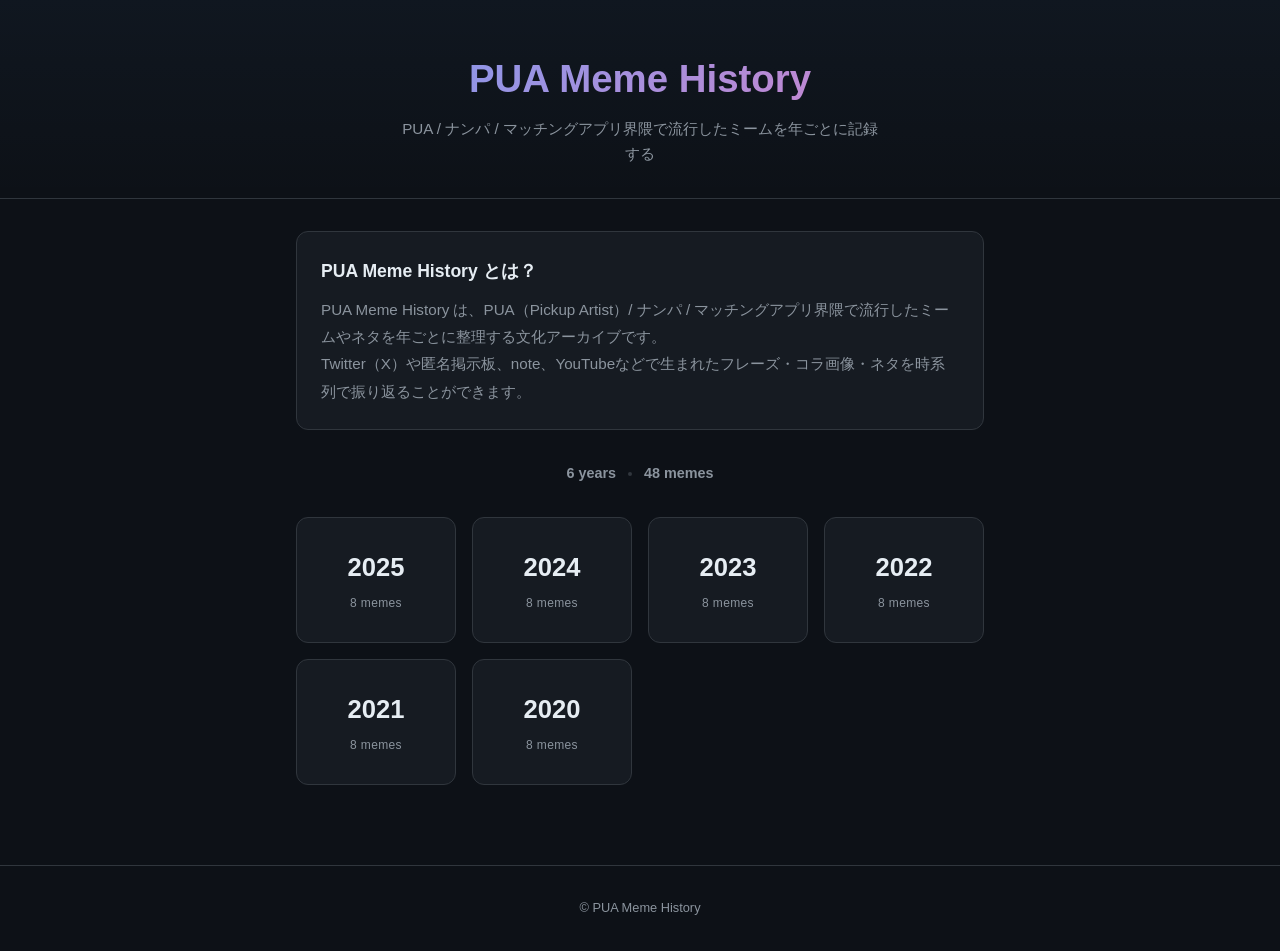
==== site/index.html @ 5669d23a "UI大幅改善: カード数表示、年ナビ、アニメーション、OGP対応 - トップページ: 各年カードにミーム件数バッジ、全体統計表示 - 年ページ: 前年/翌年ナビゲーション追加、ヘッダーからトップに戻れ" ====
<!DOCTYPE html>
<html lang="ja">
<head>
  <meta charset="UTF-8">
  <meta name="viewport" content="width=device-width, initial-scale=1.0">
  <title>PUA Meme History</title>
  <meta name="description" content="PUA / ナンパ / マッチングアプリ界隈で流行したミームを年ごとに記録する文化アーカイブ">
  <meta property="og:title" content="PUA Meme History">
  <meta property="og:description" content="PUA / ナンパ / マッチングアプリ界隈で流行したミームを年ごとに記録する文化アーカイブ">
  <meta property="og:type" content="website">
  <meta name="twitter:card" content="summary">
  <link rel="icon" href="data:image/svg+xml,<svg xmlns='http://www.w3.org/2000/svg' viewBox='0 0 100 100'><text y='.9em' font-size='90'>🔥</text></svg>">
  <link rel="stylesheet" href="style.css">
</head>
<body>

  <header class="site-header">
    <h1>PUA Meme History</h1>
    <p>PUA / ナンパ / マッチングアプリ界隈で流行したミームを年ごとに記録する</p>
  </header>

  <main class="container">

    <section class="about">
      <h2>PUA Meme History とは？</h2>
      <p>
        PUA Meme History は、PUA（Pickup Artist）/ ナンパ / マッチングアプリ界隈で流行したミームやネタを年ごとに整理する文化アーカイブです。<br>
        Twitter（X）や匿名掲示板、note、YouTubeなどで生まれたフレーズ・コラ画像・ネタを時系列で振り返ることができます。
      </p>
    </section>

    <div class="stats" id="stats"></div>

    <section>
      <div class="year-grid" id="year-grid">
        <!-- Populated by script.js -->
      </div>
    </section>

  </main>

  <footer class="site-footer">
    &copy; PUA Meme History
  </footer>

  <script src="script.js"></script>
</body>
</html>
---- site/style.css ----
*,
*::before,
*::after {
  margin: 0;
  padding: 0;
  box-sizing: border-box;
}

:root {
  --bg: #0d1117;
  --surface: #161b22;
  --border: #30363d;
  --text: #e6edf3;
  --text-muted: #8b949e;
  --accent: #58a6ff;
  --accent-hover: #79c0ff;
  --pink: #f778ba;
  --gradient: linear-gradient(135deg, #58a6ff, #f778ba);
}

html {
  font-size: 16px;
  scroll-behavior: smooth;
}

body {
  font-family: -apple-system, BlinkMacSystemFont, "Segoe UI", Helvetica, Arial, sans-serif;
  background: var(--bg);
  color: var(--text);
  line-height: 1.6;
  min-height: 100vh;
}

a {
  color: var(--accent);
  text-decoration: none;
  transition: color 0.2s;
}

a:hover {
  color: var(--accent-hover);
}

/* Header */
.site-header {
  text-align: center;
  padding: 3rem 1rem 2rem;
  border-bottom: 1px solid var(--border);
  background: linear-gradient(180deg, rgba(88, 166, 255, 0.04) 0%, transparent 100%);
}

.site-header-link {
  color: inherit;
}

.site-header-link:hover {
  color: inherit;
}

.site-header h1 {
  font-size: 2.4rem;
  font-weight: 800;
  background: var(--gradient);
  -webkit-background-clip: text;
  -webkit-text-fill-color: transparent;
  background-clip: text;
  margin-bottom: 0.5rem;
}

.site-header p {
  color: var(--text-muted);
  max-width: 480px;
  margin: 0 auto;
  font-size: 0.95rem;
}

/* Container */
.container {
  max-width: 720px;
  margin: 0 auto;
  padding: 2rem 1rem;
}

/* Stats */
.stats {
  display: flex;
  align-items: center;
  justify-content: center;
  gap: 0.75rem;
  margin-bottom: 2rem;
  font-size: 0.9rem;
  font-weight: 600;
  color: var(--text-muted);
}

.stats-dot {
  width: 4px;
  height: 4px;
  border-radius: 50%;
  background: var(--border);
}

/* About section */
.about {
  background: var(--surface);
  border: 1px solid var(--border);
  border-radius: 12px;
  padding: 1.5rem;
  margin-bottom: 2rem;
  font-size: 0.95rem;
  color: var(--text-muted);
  line-height: 1.8;
}

.about h2 {
  color: var(--text);
  font-size: 1.1rem;
  margin-bottom: 0.5rem;
}

/* Year grid */
.year-grid {
  display: grid;
  grid-template-columns: repeat(auto-fill, minmax(160px, 1fr));
  gap: 1rem;
}

.year-card {
  display: flex;
  flex-direction: column;
  align-items: center;
  justify-content: center;
  gap: 0.4rem;
  background: var(--surface);
  border: 1px solid var(--border);
  border-radius: 12px;
  padding: 1.8rem 1rem;
  color: var(--text);
  transition: transform 0.2s, border-color 0.2s, box-shadow 0.2s;
}

.year-card:hover {
  transform: translateY(-4px);
  border-color: var(--accent);
  box-shadow: 0 4px 24px rgba(88, 166, 255, 0.15);
  color: var(--accent);
}

.year-card-year {
  font-size: 1.6rem;
  font-weight: 700;
}

.year-card-count {
  font-size: 0.75rem;
  font-weight: 500;
  color: var(--text-muted);
  letter-spacing: 0.03em;
}

.year-card:hover .year-card-count {
  color: var(--accent);
}

/* Year page nav */
.year-nav {
  margin-bottom: 1rem;
}

/* Back link */
.back-link {
  display: inline-block;
  font-size: 0.9rem;
}

/* Year page header */
.year-title {
  font-size: 2.4rem;
  font-weight: 800;
  margin-bottom: 0.25rem;
  background: var(--gradient);
  -webkit-background-clip: text;
  -webkit-text-fill-color: transparent;
  background-clip: text;
}

/* Meme count badge */
.meme-count {
  font-size: 0.85rem;
  font-weight: 600;
  color: var(--text-muted);
  margin-bottom: 1.5rem;
}

/* Meme card */
.meme-list {
  display: flex;
  flex-direction: column;
  gap: 1.2rem;
}

.meme-card {
  background: var(--surface);
  border: 1px solid var(--border);
  border-radius: 12px;
  padding: 1.5rem;
  transition: border-color 0.2s, box-shadow 0.2s;
}

.meme-card:hover {
  border-color: var(--accent);
  box-shadow: 0 2px 12px rgba(88, 166, 255, 0.08);
}

/* Fade in animation */
.fade-in {
  animation: fadeSlideIn 0.4s ease both;
}

@keyframes fadeSlideIn {
  from {
    opacity: 0;
    transform: translateY(12px);
  }
  to {
    opacity: 1;
    transform: translateY(0);
  }
}

.meme-rank {
  display: inline-block;
  font-size: 0.7rem;
  font-weight: 700;
  color: var(--bg);
  background: var(--pink);
  padding: 0.15rem 0.5rem;
  border-radius: 4px;
  letter-spacing: 0.05em;
  margin-bottom: 0.5rem;
}

.meme-name {
  font-size: 1.25rem;
  font-weight: 700;
  margin-bottom: 0.5rem;
}

.meme-description {
  color: var(--text-muted);
  font-size: 0.95rem;
  margin-bottom: 0.5rem;
  line-height: 1.7;
}

.meme-origin {
  font-size: 0.85rem;
  color: var(--text-muted);
  border-left: 3px solid var(--pink);
  padding-left: 0.75rem;
  margin-bottom: 0.75rem;
  opacity: 0.8;
}

.meme-image {
  width: 100%;
  max-width: 400px;
  border-radius: 8px;
  cursor: pointer;
  transition: opacity 0.2s;
}

.meme-image:hover {
  opacity: 0.85;
}

/* Year pager */
.year-pager {
  display: flex;
  justify-content: space-between;
  align-items: center;
  margin-top: 2.5rem;
  padding-top: 1.5rem;
  border-top: 1px solid var(--border);
}

.pager-link {
  font-size: 0.95rem;
  font-weight: 600;
  padding: 0.5rem 1rem;
  border-radius: 8px;
  border: 1px solid var(--border);
  color: var(--text);
  transition: border-color 0.2s, background 0.2s;
}

.pager-link:hover {
  border-color: var(--accent);
  background: rgba(88, 166, 255, 0.08);
  color: var(--accent);
}

/* Empty state */
.empty-state {
  text-align: center;
  color: var(--text-muted);
  padding: 3rem 1rem;
}

/* Lightbox */
.lightbox {
  display: none;
  position: fixed;
  inset: 0;
  z-index: 1000;
  background: rgba(0, 0, 0, 0.92);
  align-items: center;
  justify-content: center;
  cursor: zoom-out;
  animation: fadeIn 0.2s ease;
}

.lightbox.active {
  display: flex;
}

.lightbox img {
  max-width: 90vw;
  max-height: 90vh;
  border-radius: 8px;
  box-shadow: 0 0 40px rgba(0, 0, 0, 0.5);
}

@keyframes fadeIn {
  from { opacity: 0; }
  to { opacity: 1; }
}

/* Footer */
.site-footer {
  text-align: center;
  padding: 2rem 1rem;
  border-top: 1px solid var(--border);
  color: var(--text-muted);
  font-size: 0.8rem;
  margin-top: 3rem;
}

/* Responsive */
@media (max-width: 480px) {
  .site-header {
    padding: 2rem 1rem 1.5rem;
  }

  .site-header h1 {
    font-size: 1.8rem;
  }

  .year-grid {
    grid-template-columns: repeat(2, 1fr);
  }

  .year-title {
    font-size: 2rem;
  }

  .meme-name {
    font-size: 1.1rem;
  }

  .meme-card {
    padding: 1.2rem;
  }

  .pager-link {
    font-size: 0.85rem;
    padding: 0.4rem 0.75rem;
  }
}
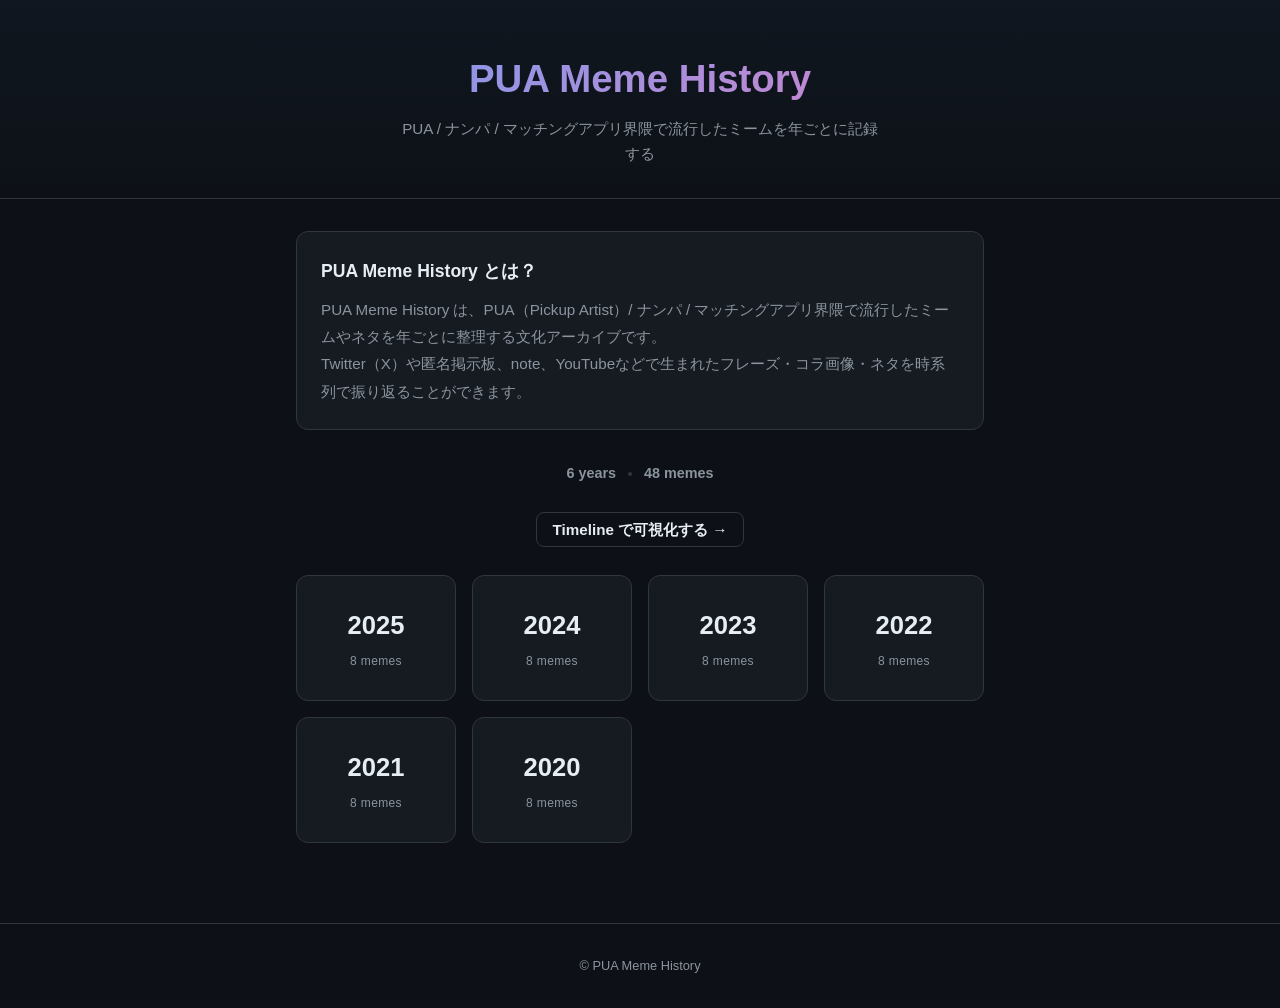
==== commit afeff045: "タイムライン可視化ページ追加 & ミームカードにバズ度メーター表示 - 全ミームにbuzz(1-10)とpeak_month(1-12)データを追加 - timeline.html: チャート表示（横" ====
--- a/site/index.html
+++ b/site/index.html
@@ -31,6 +31,10 @@
 
     <div class="stats" id="stats"></div>
 
+    <div style="text-align:center;margin-bottom:2rem">
+      <a href="timeline.html" class="pager-link">Timeline で可視化する &rarr;</a>
+    </div>
+
     <section>
       <div class="year-grid" id="year-grid">
         <!-- Populated by script.js -->
--- a/site/style.css
+++ b/site/style.css
@@ -336,6 +336,243 @@
   to { opacity: 1; }
 }
 
+/* Buzz meter on meme cards */
+.meme-buzz {
+  display: flex;
+  align-items: center;
+  gap: 0.5rem;
+  margin-bottom: 0.75rem;
+}
+
+.meme-buzz-label {
+  font-size: 0.75rem;
+  color: var(--text-muted);
+  white-space: nowrap;
+}
+
+.meme-buzz-track {
+  flex: 1;
+  height: 6px;
+  background: var(--border);
+  border-radius: 3px;
+  overflow: hidden;
+}
+
+.meme-buzz-fill {
+  height: 100%;
+  border-radius: 3px;
+  transition: width 0.6s ease;
+}
+
+.meme-buzz-value {
+  font-size: 0.75rem;
+  font-weight: 700;
+  color: var(--text-muted);
+  min-width: 1.5rem;
+  text-align: right;
+}
+
+.meme-peak {
+  font-size: 0.75rem;
+  color: var(--text-muted);
+  margin-bottom: 0.5rem;
+}
+
+/* Container wide (for timeline) */
+.container-wide {
+  max-width: 960px;
+}
+
+/* Timeline controls */
+.timeline-desc {
+  font-size: 0.85rem;
+  color: var(--text-muted);
+  margin-bottom: 1.5rem;
+}
+
+.timeline-controls {
+  display: flex;
+  gap: 0.5rem;
+  margin-bottom: 2rem;
+}
+
+.tl-btn {
+  padding: 0.4rem 1rem;
+  border: 1px solid var(--border);
+  border-radius: 8px;
+  background: transparent;
+  color: var(--text-muted);
+  font-size: 0.85rem;
+  cursor: pointer;
+  transition: all 0.2s;
+}
+
+.tl-btn:hover {
+  border-color: var(--accent);
+  color: var(--text);
+}
+
+.tl-btn.active {
+  background: var(--accent);
+  border-color: var(--accent);
+  color: var(--bg);
+  font-weight: 600;
+}
+
+.timeline-view.hidden {
+  display: none;
+}
+
+/* Chart view */
+.tl-year-group {
+  margin-bottom: 2rem;
+}
+
+.tl-year-label {
+  font-size: 1.3rem;
+  font-weight: 700;
+  margin-bottom: 0.75rem;
+}
+
+.tl-year-label a {
+  color: var(--text);
+}
+
+.tl-year-label a:hover {
+  color: var(--accent);
+}
+
+.tl-year-bars {
+  display: flex;
+  flex-direction: column;
+  gap: 0.4rem;
+}
+
+.tl-bar-row {
+  display: grid;
+  grid-template-columns: 2.5rem 1fr auto auto;
+  align-items: center;
+  gap: 0.5rem;
+}
+
+.tl-bar-month {
+  font-size: 0.7rem;
+  color: var(--text-muted);
+  text-align: right;
+}
+
+.tl-bar-track {
+  height: 20px;
+  background: var(--surface);
+  border-radius: 4px;
+  overflow: hidden;
+}
+
+.tl-bar {
+  height: 100%;
+  border-radius: 4px;
+  min-width: 4px;
+  transition: width 0.6s ease;
+}
+
+.tl-bar-name {
+  font-size: 0.8rem;
+  color: var(--text);
+  white-space: nowrap;
+  overflow: hidden;
+  text-overflow: ellipsis;
+  max-width: 200px;
+}
+
+.tl-bar-buzz {
+  font-size: 0.7rem;
+  font-weight: 700;
+  color: var(--text-muted);
+  min-width: 1.2rem;
+  text-align: right;
+}
+
+/* Heatmap view */
+.heatmap-grid {
+  display: grid;
+  grid-template-columns: 3.5rem repeat(12, 1fr);
+  gap: 3px;
+}
+
+.hm-corner {
+  /* empty top-left */
+}
+
+.hm-month-header {
+  font-size: 0.65rem;
+  color: var(--text-muted);
+  text-align: center;
+  padding: 0.3rem 0;
+}
+
+.hm-year-header {
+  font-size: 0.85rem;
+  font-weight: 600;
+  display: flex;
+  align-items: center;
+}
+
+.hm-year-header a {
+  color: var(--text);
+}
+
+.hm-year-header a:hover {
+  color: var(--accent);
+}
+
+.hm-cell {
+  aspect-ratio: 1;
+  border-radius: 4px;
+  display: flex;
+  align-items: center;
+  justify-content: center;
+  cursor: default;
+  transition: transform 0.15s;
+  min-height: 36px;
+}
+
+.hm-cell:hover {
+  transform: scale(1.15);
+  z-index: 1;
+}
+
+.hm-count {
+  font-size: 0.75rem;
+  font-weight: 700;
+  color: var(--text);
+}
+
+.hm-legend {
+  display: flex;
+  align-items: center;
+  gap: 0.3rem;
+  margin-top: 1.5rem;
+  justify-content: center;
+}
+
+.hm-legend-label {
+  font-size: 0.75rem;
+  color: var(--text-muted);
+  margin-right: 0.3rem;
+}
+
+.hm-legend-cell {
+  width: 24px;
+  height: 24px;
+  border-radius: 4px;
+  display: flex;
+  align-items: center;
+  justify-content: center;
+  font-size: 0.6rem;
+  font-weight: 700;
+  color: var(--text);
+}
+
 /* Footer */
 .site-footer {
   text-align: center;
@@ -376,4 +613,30 @@
     font-size: 0.85rem;
     padding: 0.4rem 0.75rem;
   }
-}
+
+  .container-wide {
+    max-width: 100%;
+  }
+
+  .tl-bar-name {
+    max-width: 120px;
+    font-size: 0.7rem;
+  }
+
+  .tl-bar-row {
+    grid-template-columns: 2rem 1fr auto auto;
+    gap: 0.3rem;
+  }
+
+  .hm-month-header {
+    font-size: 0.5rem;
+  }
+
+  .hm-cell {
+    min-height: 28px;
+  }
+
+  .hm-year-header {
+    font-size: 0.75rem;
+  }
+}
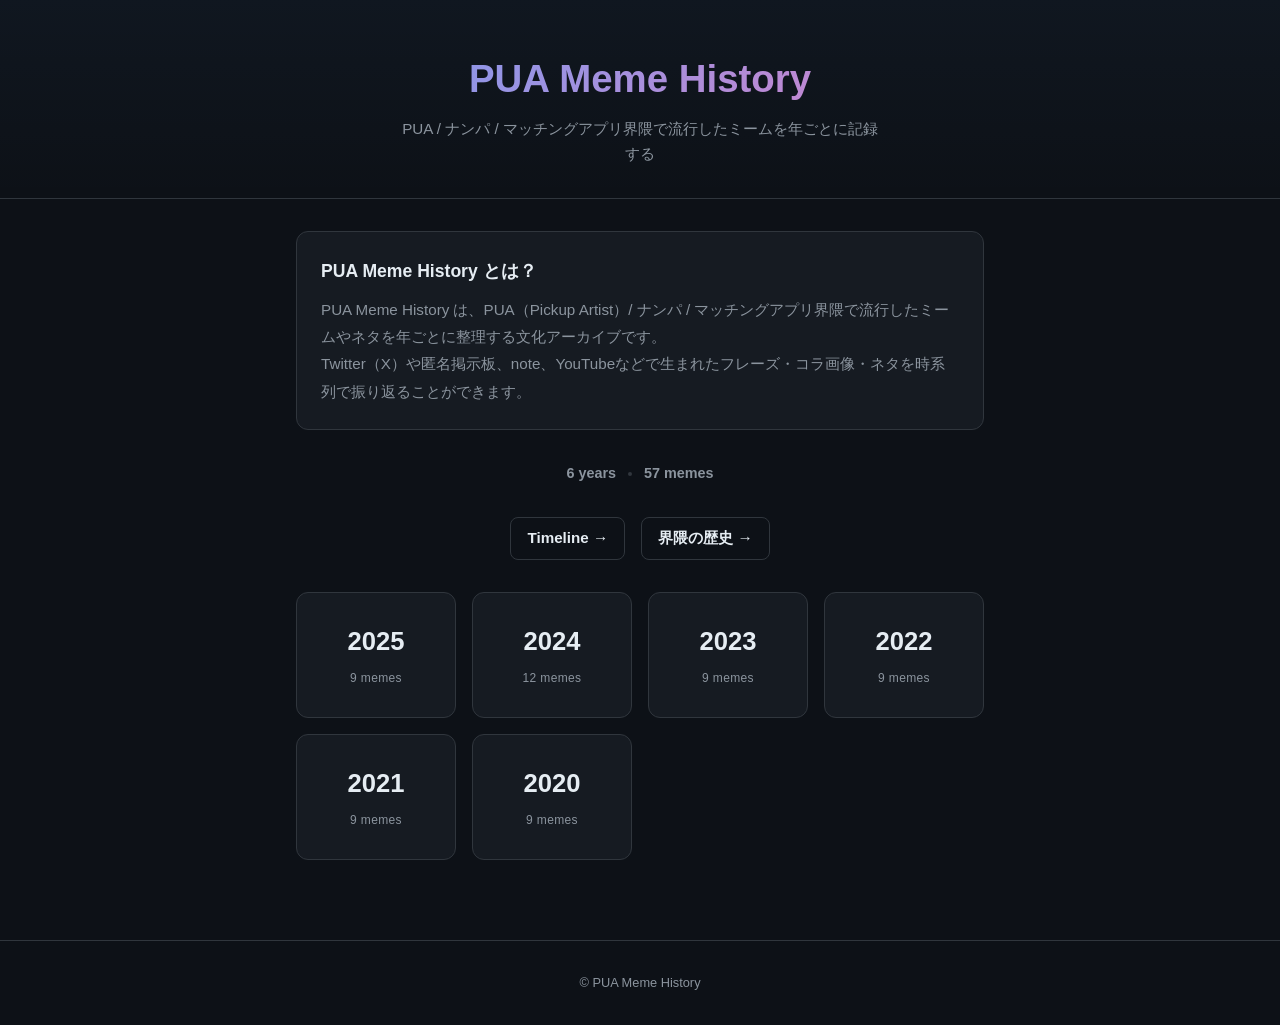
==== commit 60b21a6e: "界隈の歴史ページ（history.html）を追加 テレクラからマッチングアプリまでの出会い文化史を5つの時代に分けて記録: - 前史: テレクラ→援助交際→出会い系→スーパーフリー事件 - PUA輸" ====
--- a/site/index.html
+++ b/site/index.html
@@ -31,8 +31,9 @@
 
     <div class="stats" id="stats"></div>
 
-    <div style="text-align:center;margin-bottom:2rem">
-      <a href="timeline.html" class="pager-link">Timeline で可視化する &rarr;</a>
+    <div style="text-align:center;margin-bottom:2rem;display:flex;gap:1rem;justify-content:center;flex-wrap:wrap">
+      <a href="timeline.html" class="pager-link">Timeline &rarr;</a>
+      <a href="history.html" class="pager-link">界隈の歴史 &rarr;</a>
     </div>
 
     <section>
--- a/site/style.css
+++ b/site/style.css
@@ -573,6 +573,69 @@
   color: var(--text);
 }
 
+/* History timeline */
+.history-timeline {
+  display: flex;
+  flex-direction: column;
+  gap: 2.5rem;
+}
+
+.history-era {
+  position: relative;
+}
+
+.history-era-title {
+  font-size: 1.1rem;
+  font-weight: 700;
+  color: var(--pink);
+  margin-bottom: 1rem;
+  padding-bottom: 0.5rem;
+  border-bottom: 2px solid var(--pink);
+}
+
+.history-items {
+  display: flex;
+  flex-direction: column;
+  gap: 0.75rem;
+  padding-left: 0.5rem;
+  border-left: 2px solid var(--border);
+}
+
+.history-item {
+  display: grid;
+  grid-template-columns: 4.5rem 1fr;
+  gap: 1rem;
+  padding: 1rem;
+  background: var(--surface);
+  border: 1px solid var(--border);
+  border-radius: 10px;
+  transition: border-color 0.2s;
+}
+
+.history-item:hover {
+  border-color: var(--accent);
+}
+
+.history-year {
+  font-size: 0.85rem;
+  font-weight: 700;
+  color: var(--accent);
+  padding-top: 0.15rem;
+  white-space: nowrap;
+}
+
+.history-content strong {
+  display: block;
+  font-size: 1rem;
+  margin-bottom: 0.3rem;
+}
+
+.history-content p {
+  font-size: 0.85rem;
+  color: var(--text-muted);
+  line-height: 1.7;
+}
+
 /* Footer */
 .site-footer {
   text-align: center;
@@ -639,4 +702,18 @@
   .hm-year-header {
     font-size: 0.75rem;
   }
-}
+
+  .history-item {
+    grid-template-columns: 3.5rem 1fr;
+    gap: 0.5rem;
+    padding: 0.75rem;
+  }
+
+  .history-year {
+    font-size: 0.75rem;
+  }
+
+  .history-content strong {
+    font-size: 0.9rem;
+  }
+}
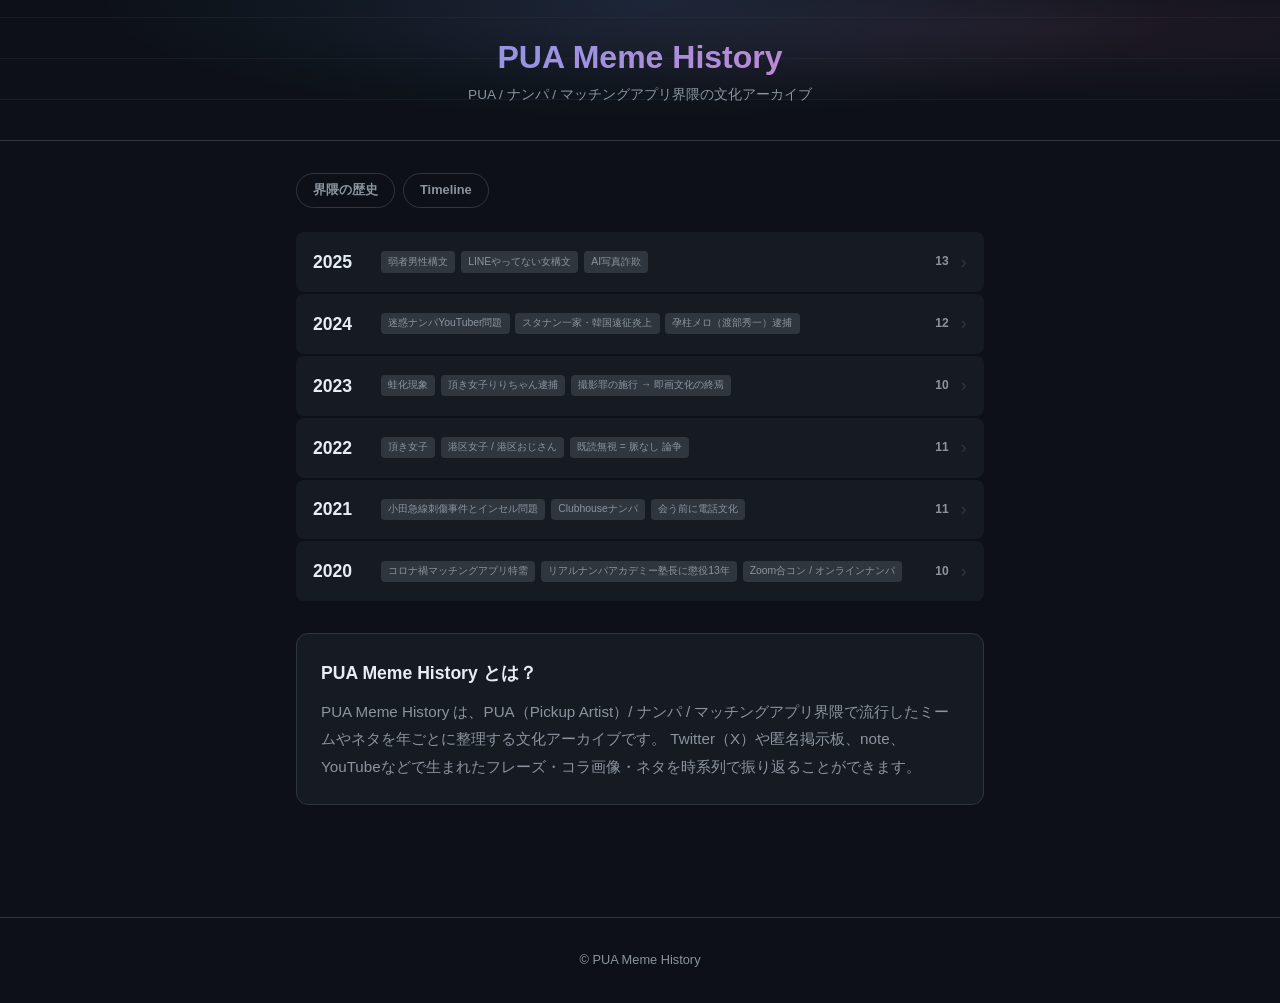
==== commit c215be6f: "バズ度→到達度(Reach 1-5)に変更 & トップページをコンパクトに刷新 スコアリング変更: - buzz(1-10) → reach(1-5) に全ミーム変換 - 1=界隈の一部 2=界隈内で" ====
--- a/site/index.html
+++ b/site/index.html
@@ -14,32 +14,36 @@
 </head>
 <body>
 
-  <header class="site-header">
-    <h1>PUA Meme History</h1>
-    <p>PUA / ナンパ / マッチングアプリ界隈で流行したミームを年ごとに記録する</p>
-  </header>
+  <!-- Hero (compact) -->
+  <section class="hero hero-compact">
+    <div class="hero-inner">
+      <h1 class="hero-title">PUA Meme History</h1>
+      <p class="hero-sub">PUA / ナンパ / マッチングアプリ界隈の文化アーカイブ</p>
+    </div>
+  </section>
 
   <main class="container">
 
+    <!-- Nav row -->
+    <nav class="nav-row">
+      <a href="history.html" class="nav-pill">界隈の歴史</a>
+      <a href="timeline.html" class="nav-pill">Timeline</a>
+    </nav>
+
+    <!-- Year list -->
+    <section>
+      <div class="year-list" id="year-list">
+        <!-- Populated by script.js -->
+      </div>
+    </section>
+
+    <!-- About -->
     <section class="about">
       <h2>PUA Meme History とは？</h2>
       <p>
-        PUA Meme History は、PUA（Pickup Artist）/ ナンパ / マッチングアプリ界隈で流行したミームやネタを年ごとに整理する文化アーカイブです。<br>
+        PUA Meme History は、PUA（Pickup Artist）/ ナンパ / マッチングアプリ界隈で流行したミームやネタを年ごとに整理する文化アーカイブです。
         Twitter（X）や匿名掲示板、note、YouTubeなどで生まれたフレーズ・コラ画像・ネタを時系列で振り返ることができます。
       </p>
-    </section>
-
-    <div class="stats" id="stats"></div>
-
-    <div style="text-align:center;margin-bottom:2rem;display:flex;gap:1rem;justify-content:center;flex-wrap:wrap">
-      <a href="timeline.html" class="pager-link">Timeline &rarr;</a>
-      <a href="history.html" class="pager-link">界隈の歴史 &rarr;</a>
-    </div>
-
-    <section>
-      <div class="year-grid" id="year-grid">
-        <!-- Populated by script.js -->
-      </div>
     </section>
 
   </main>
--- a/site/style.css
+++ b/site/style.css
@@ -41,6 +41,324 @@
   color: var(--accent-hover);
 }
 
+/* Hero */
+.hero {
+  position: relative;
+  text-align: center;
+  padding: 4rem 1rem 3rem;
+  background: radial-gradient(ellipse at 50% 0%, rgba(88, 166, 255, 0.12) 0%, transparent 60%),
+              radial-gradient(ellipse at 80% 20%, rgba(247, 120, 186, 0.08) 0%, transparent 50%),
+              var(--bg);
+  border-bottom: 1px solid var(--border);
+  overflow: hidden;
+}
+
+.hero::before {
+  content: "";
+  position: absolute;
+  inset: 0;
+  background: repeating-linear-gradient(
+    0deg,
+    transparent,
+    transparent 40px,
+    rgba(48, 54, 61, 0.3) 40px,
+    rgba(48, 54, 61, 0.3) 41px
+  );
+  pointer-events: none;
+}
+
+.hero-inner {
+  position: relative;
+  z-index: 1;
+}
+
+.hero-label {
+  font-size: 0.7rem;
+  font-weight: 700;
+  letter-spacing: 0.2em;
+  text-transform: uppercase;
+  color: var(--pink);
+  margin-bottom: 1rem;
+}
+
+.hero-title {
+  font-size: 3.2rem;
+  font-weight: 900;
+  line-height: 1.1;
+  background: var(--gradient);
+  -webkit-background-clip: text;
+  -webkit-text-fill-color: transparent;
+  background-clip: text;
+  margin-bottom: 1rem;
+}
+
+.hero-sub {
+  color: var(--text-muted);
+  font-size: 0.95rem;
+  line-height: 1.8;
+  max-width: 400px;
+  margin: 0 auto 1.5rem;
+}
+
+.hero-stats {
+  display: flex;
+  align-items: center;
+  justify-content: center;
+  gap: 0.75rem;
+  font-size: 0.9rem;
+  font-weight: 600;
+  color: var(--text-muted);
+}
+
+/* Hero compact */
+.hero-compact {
+  padding: 2.5rem 1rem 2rem;
+}
+
+.hero-compact .hero-title {
+  font-size: 2rem;
+  margin-bottom: 0.5rem;
+}
+
+.hero-compact .hero-sub {
+  margin-bottom: 0;
+  font-size: 0.85rem;
+}
+
+/* Nav row (pills) */
+.nav-row {
+  display: flex;
+  gap: 0.5rem;
+  margin-bottom: 1.5rem;
+}
+
+.nav-pill {
+  padding: 0.4rem 1rem;
+  font-size: 0.8rem;
+  font-weight: 600;
+  border: 1px solid var(--border);
+  border-radius: 20px;
+  color: var(--text-muted);
+  transition: all 0.2s;
+}
+
+.nav-pill:hover {
+  border-color: var(--accent);
+  color: var(--accent);
+  background: rgba(88, 166, 255, 0.06);
+}
+
+/* Year list (compact rows) */
+.year-list {
+  display: flex;
+  flex-direction: column;
+  gap: 2px;
+  margin-bottom: 2rem;
+}
+
+.year-row {
+  display: grid;
+  grid-template-columns: 3.5rem 1fr auto auto;
+  align-items: center;
+  gap: 0.75rem;
+  padding: 0.85rem 1rem;
+  background: var(--surface);
+  border: 1px solid transparent;
+  border-radius: 8px;
+  color: var(--text);
+  transition: border-color 0.15s, background 0.15s;
+}
+
+.year-row:hover {
+  border-color: var(--accent);
+  background: rgba(88, 166, 255, 0.04);
+  color: var(--text);
+}
+
+.year-row-year {
+  font-size: 1.1rem;
+  font-weight: 700;
+}
+
+.year-row-tags {
+  display: flex;
+  gap: 0.35rem;
+  flex-wrap: wrap;
+  overflow: hidden;
+}
+
+.year-row-tag {
+  font-size: 0.65rem;
+  padding: 0.15rem 0.45rem;
+  background: var(--border);
+  border-radius: 4px;
+  color: var(--text-muted);
+  white-space: nowrap;
+}
+
+.year-row:hover .year-row-tag {
+  background: rgba(88, 166, 255, 0.15);
+  color: var(--accent);
+}
+
+.year-row-count {
+  font-size: 0.75rem;
+  font-weight: 600;
+  color: var(--text-muted);
+  min-width: 1.5rem;
+  text-align: right;
+}
+
+.year-row-arrow {
+  font-size: 1.2rem;
+  color: var(--border);
+  transition: color 0.15s;
+}
+
+.year-row:hover .year-row-arrow {
+  color: var(--accent);
+}
+
+/* Nav cards */
+.nav-cards {
+  display: grid;
+  grid-template-columns: repeat(2, 1fr);
+  gap: 1rem;
+  margin-bottom: 2.5rem;
+}
+
+.nav-card {
+  display: flex;
+  flex-direction: column;
+  align-items: center;
+  gap: 0.3rem;
+  padding: 1.5rem 1rem;
+  background: var(--surface);
+  border: 1px solid var(--border);
+  border-radius: 12px;
+  color: var(--text);
+  transition: transform 0.2s, border-color 0.2s, box-shadow 0.2s;
+}
+
+.nav-card:hover {
+  transform: translateY(-3px);
+  border-color: var(--accent);
+  box-shadow: 0 4px 20px rgba(88, 166, 255, 0.12);
+  color: var(--accent);
+}
+
+.nav-card-icon {
+  font-size: 1.6rem;
+  margin-bottom: 0.2rem;
+}
+
+.nav-card-title {
+  font-size: 1rem;
+  font-weight: 700;
+}
+
+.nav-card-desc {
+  font-size: 0.7rem;
+  color: var(--text-muted);
+}
+
+/* Pickup section */
+.pickup-section {
+  margin-bottom: 2.5rem;
+}
+
+.section-title {
+  font-size: 1rem;
+  font-weight: 700;
+  color: var(--text-muted);
+  text-transform: uppercase;
+  letter-spacing: 0.08em;
+  margin-bottom: 1rem;
+}
+
+.pickup-scroll {
+  display: flex;
+  gap: 0.75rem;
+  overflow-x: auto;
+  padding-bottom: 0.5rem;
+  scroll-snap-type: x mandatory;
+  -webkit-overflow-scrolling: touch;
+}
+
+.pickup-scroll::-webkit-scrollbar {
+  height: 4px;
+}
+
+.pickup-scroll::-webkit-scrollbar-track {
+  background: var(--border);
+  border-radius: 2px;
+}
+
+.pickup-scroll::-webkit-scrollbar-thumb {
+  background: var(--text-muted);
+  border-radius: 2px;
+}
+
+.pickup-card {
+  flex: 0 0 220px;
+  scroll-snap-align: start;
+  background: var(--surface);
+  border: 1px solid var(--border);
+  border-radius: 10px;
+  padding: 1rem;
+  color: var(--text);
+  transition: border-color 0.2s;
+  text-decoration: none;
+}
+
+.pickup-card:hover {
+  border-color: var(--accent);
+  color: var(--text);
+}
+
+.pickup-card-year {
+  font-size: 0.65rem;
+  font-weight: 700;
+  color: var(--pink);
+  letter-spacing: 0.05em;
+}
+
+.pickup-card-name {
+  font-size: 0.9rem;
+  font-weight: 700;
+  margin: 0.25rem 0;
+  display: -webkit-box;
+  -webkit-line-clamp: 2;
+  -webkit-box-orient: vertical;
+  overflow: hidden;
+}
+
+.pickup-card-buzz {
+  display: flex;
+  align-items: center;
+  gap: 0.4rem;
+  margin-top: 0.4rem;
+}
+
+.pickup-card-buzz-track {
+  flex: 1;
+  height: 4px;
+  background: var(--border);
+  border-radius: 2px;
+  overflow: hidden;
+}
+
+.pickup-card-buzz-fill {
+  height: 100%;
+  border-radius: 2px;
+}
+
+.pickup-card-buzz-val {
+  font-size: 0.65rem;
+  font-weight: 700;
+  color: var(--text-muted);
+}
+
 /* Header */
 .site-header {
   text-align: center;
@@ -648,6 +966,26 @@
 
 /* Responsive */
 @media (max-width: 480px) {
+  .hero {
+    padding: 3rem 1rem 2rem;
+  }
+
+  .hero-title {
+    font-size: 2.2rem;
+  }
+
+  .hero-sub {
+    font-size: 0.85rem;
+  }
+
+  .nav-cards {
+    grid-template-columns: 1fr;
+  }
+
+  .pickup-card {
+    flex: 0 0 180px;
+  }
+
   .site-header {
     padding: 2rem 1rem 1.5rem;
   }
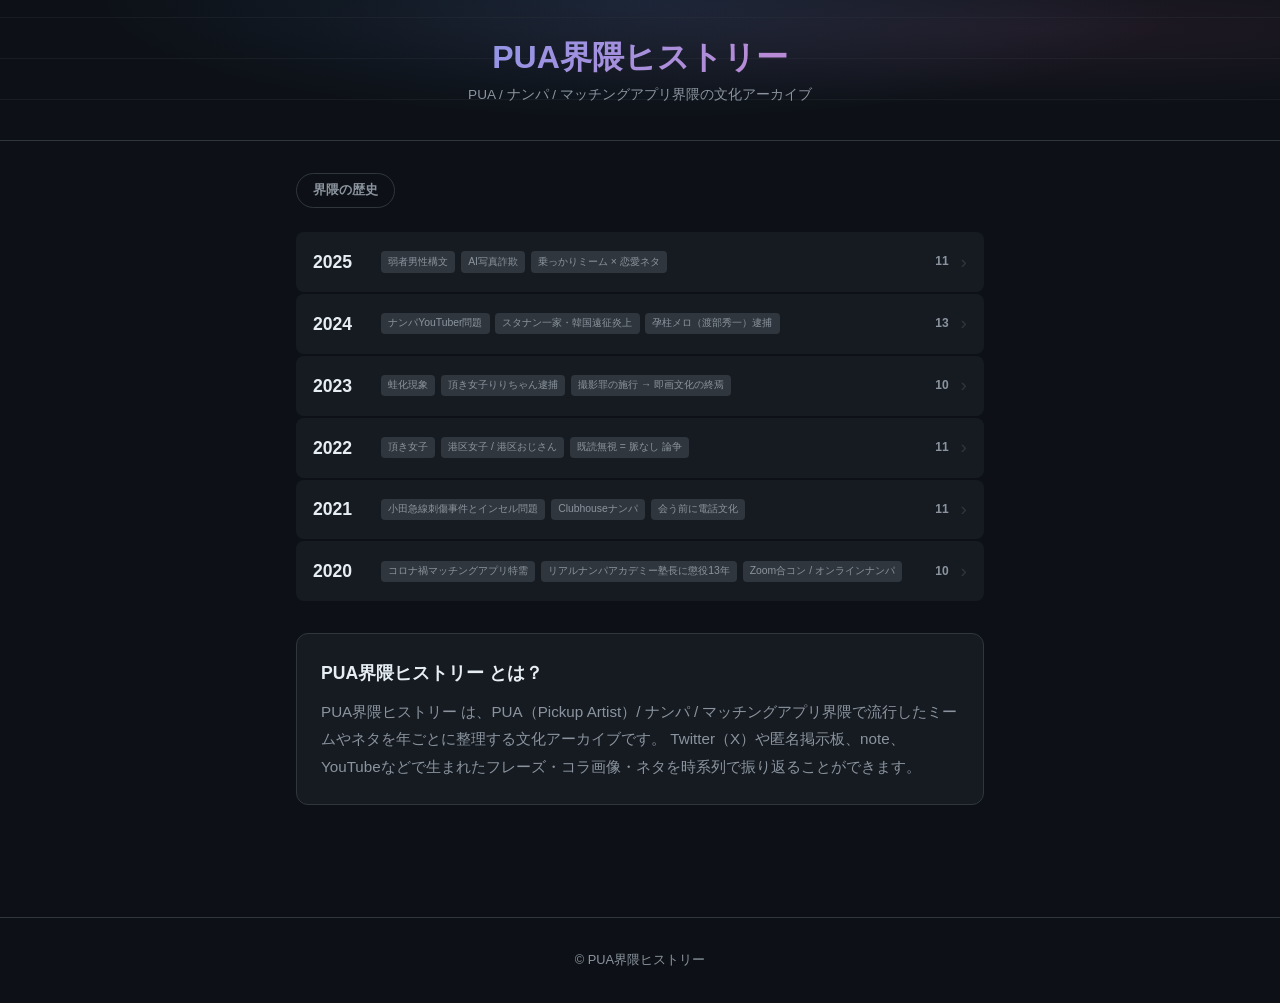
==== commit 30f6849e: "Timelineページを削除 到達度1-5スケールではチャートの意味が薄いため削除。 timeline.html, timeline.js を削除、トップページからリンク除去。  Co-Authore" ====
--- a/site/index.html
+++ b/site/index.html
@@ -3,9 +3,9 @@
 <head>
   <meta charset="UTF-8">
   <meta name="viewport" content="width=device-width, initial-scale=1.0">
-  <title>PUA Meme History</title>
+  <title>PUA界隈ヒストリー</title>
   <meta name="description" content="PUA / ナンパ / マッチングアプリ界隈で流行したミームを年ごとに記録する文化アーカイブ">
-  <meta property="og:title" content="PUA Meme History">
+  <meta property="og:title" content="PUA界隈ヒストリー">
   <meta property="og:description" content="PUA / ナンパ / マッチングアプリ界隈で流行したミームを年ごとに記録する文化アーカイブ">
   <meta property="og:type" content="website">
   <meta name="twitter:card" content="summary">
@@ -17,7 +17,7 @@
   <!-- Hero (compact) -->
   <section class="hero hero-compact">
     <div class="hero-inner">
-      <h1 class="hero-title">PUA Meme History</h1>
+      <h1 class="hero-title">PUA界隈ヒストリー</h1>
       <p class="hero-sub">PUA / ナンパ / マッチングアプリ界隈の文化アーカイブ</p>
     </div>
   </section>
@@ -27,7 +27,6 @@
     <!-- Nav row -->
     <nav class="nav-row">
       <a href="history.html" class="nav-pill">界隈の歴史</a>
-      <a href="timeline.html" class="nav-pill">Timeline</a>
     </nav>
 
     <!-- Year list -->
@@ -39,9 +38,9 @@
 
     <!-- About -->
     <section class="about">
-      <h2>PUA Meme History とは？</h2>
+      <h2>PUA界隈ヒストリー とは？</h2>
       <p>
-        PUA Meme History は、PUA（Pickup Artist）/ ナンパ / マッチングアプリ界隈で流行したミームやネタを年ごとに整理する文化アーカイブです。
+        PUA界隈ヒストリー は、PUA（Pickup Artist）/ ナンパ / マッチングアプリ界隈で流行したミームやネタを年ごとに整理する文化アーカイブです。
         Twitter（X）や匿名掲示板、note、YouTubeなどで生まれたフレーズ・コラ画像・ネタを時系列で振り返ることができます。
       </p>
     </section>
@@ -49,7 +48,7 @@
   </main>
 
   <footer class="site-footer">
-    &copy; PUA Meme History
+    &copy; PUA界隈ヒストリー
   </footer>
 
   <script src="script.js"></script>
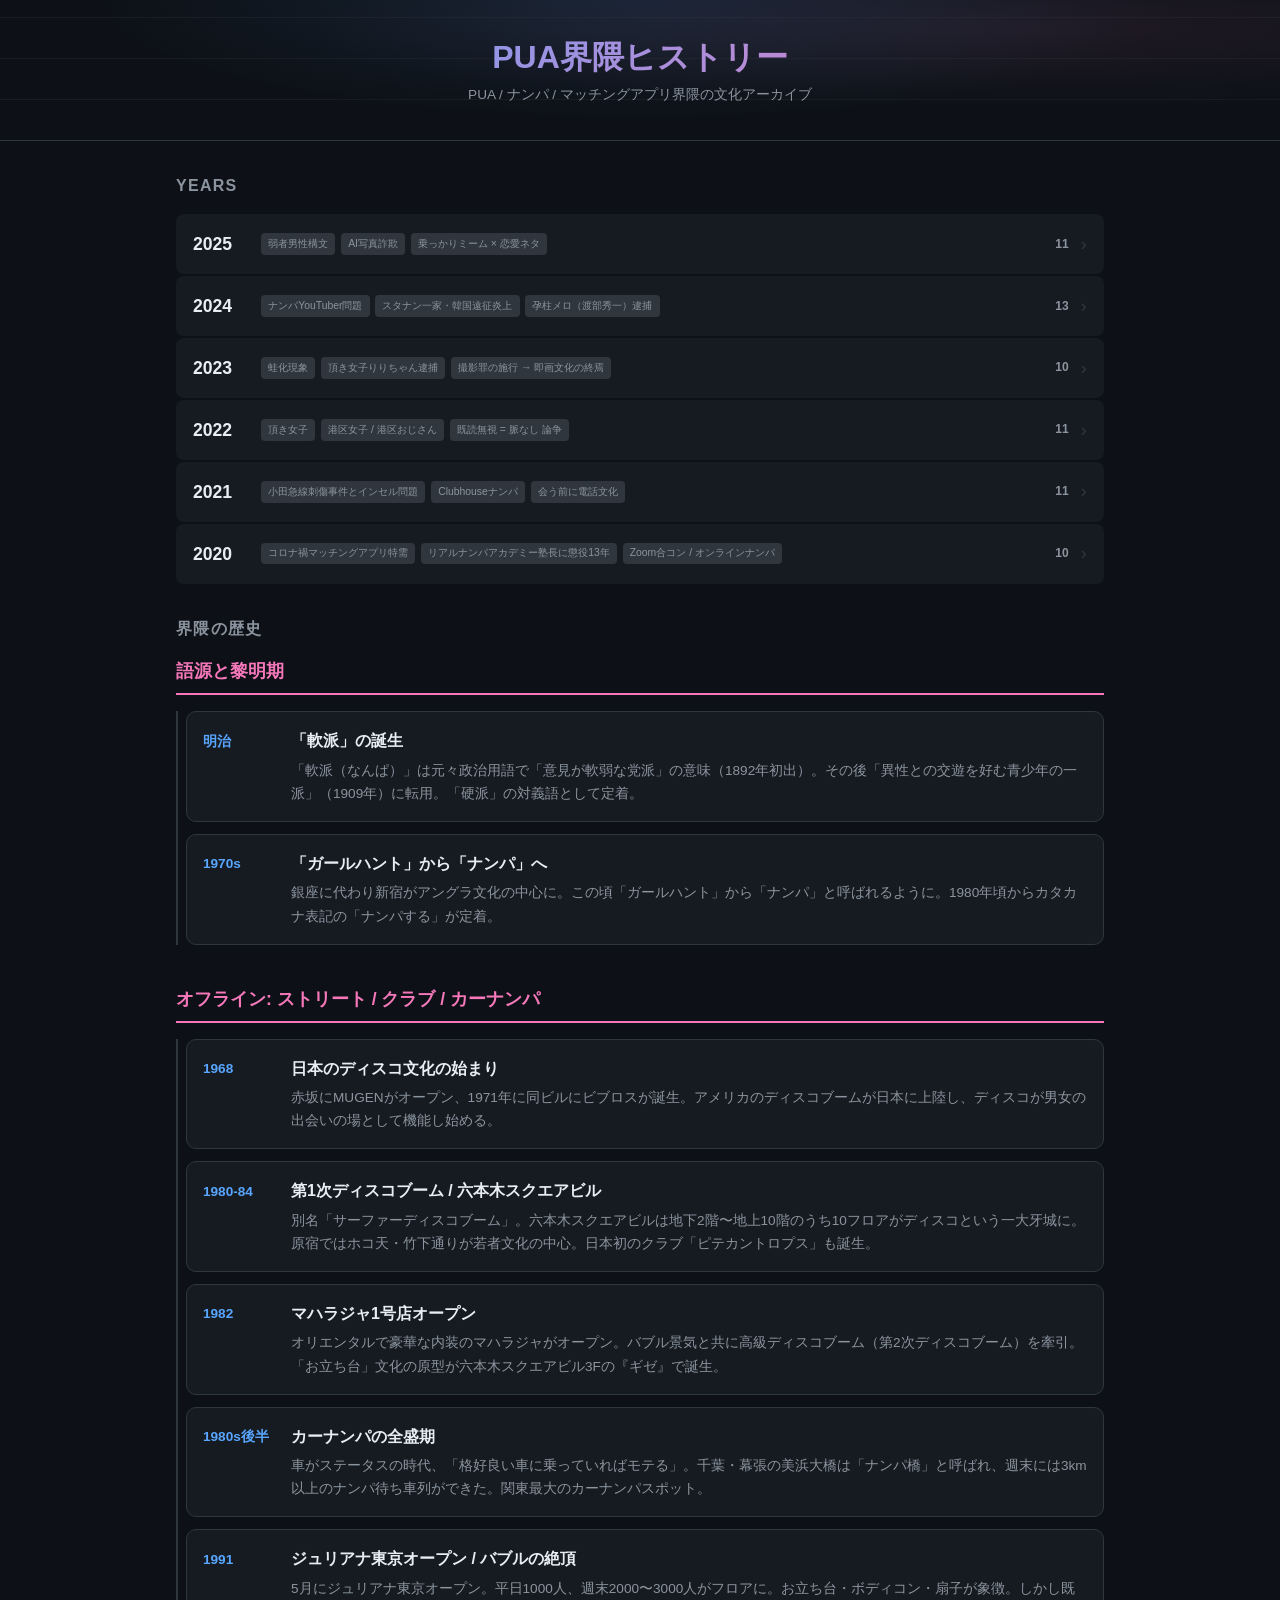
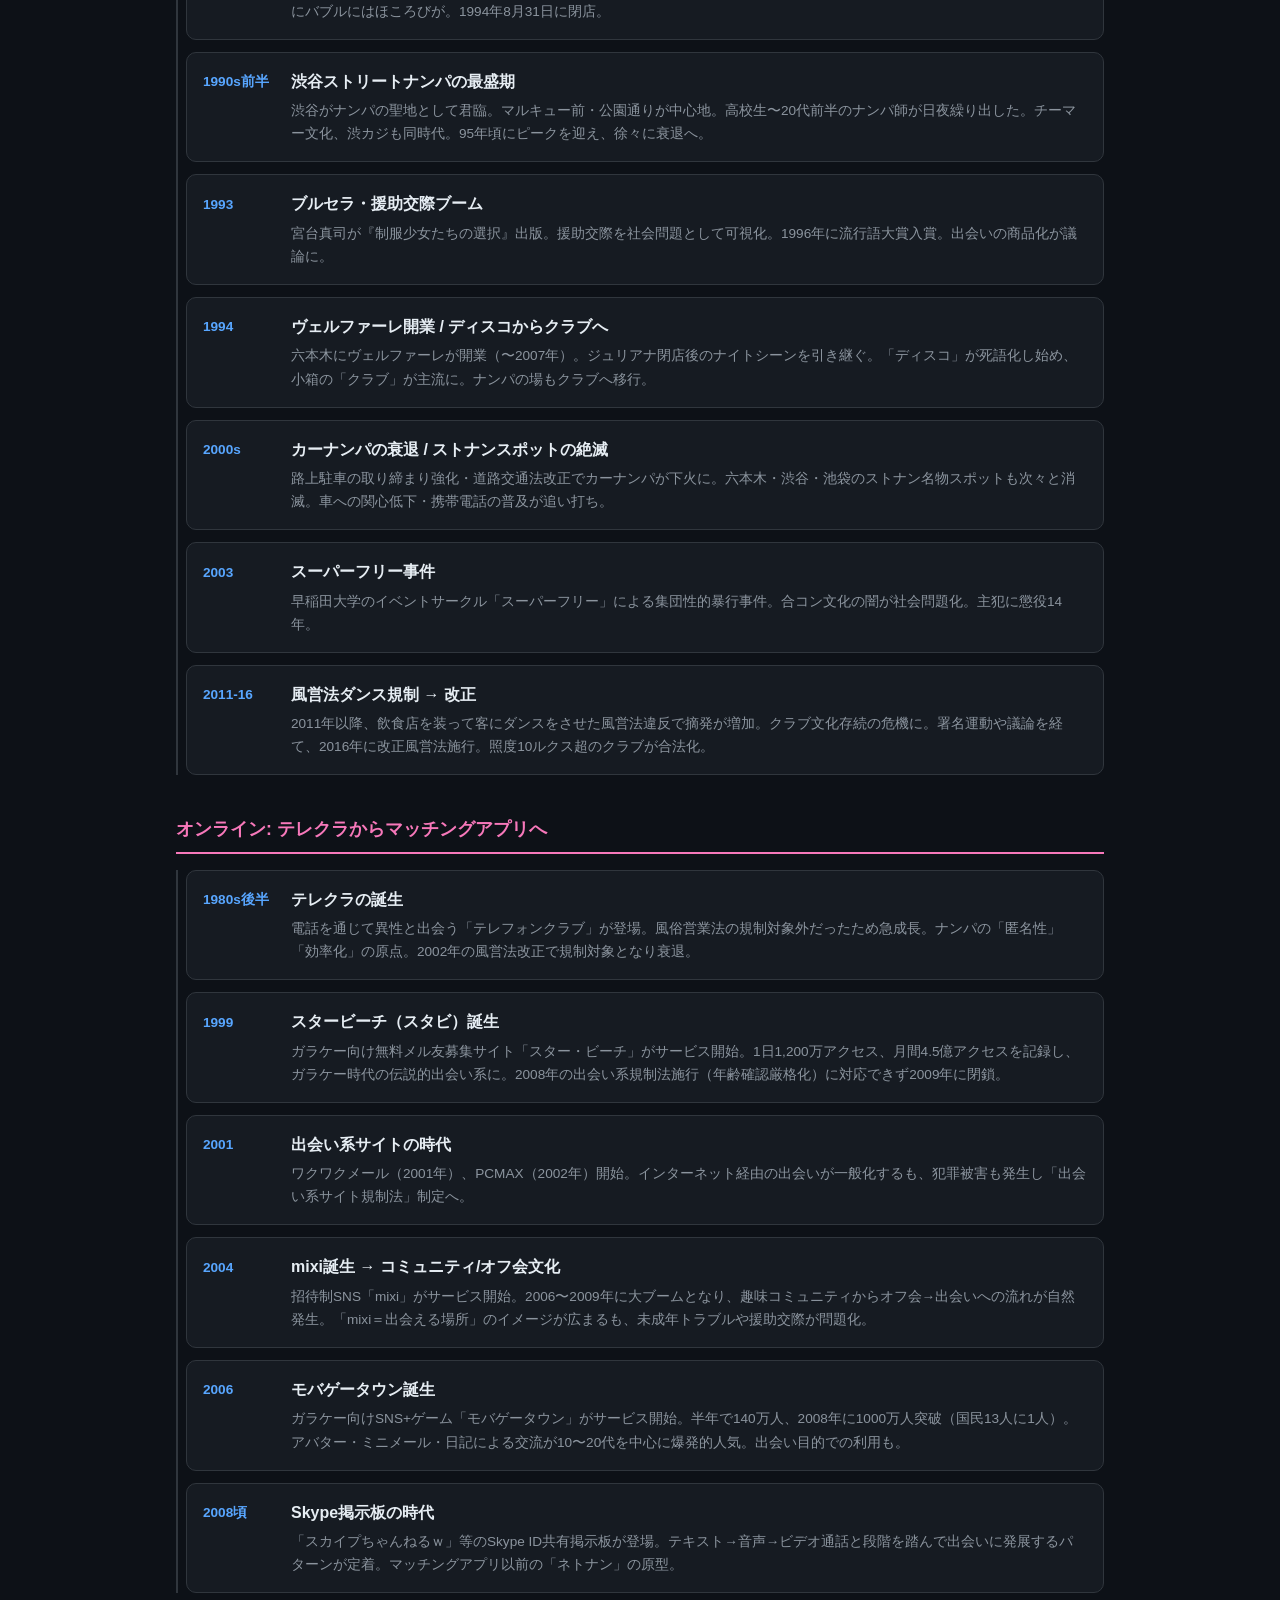
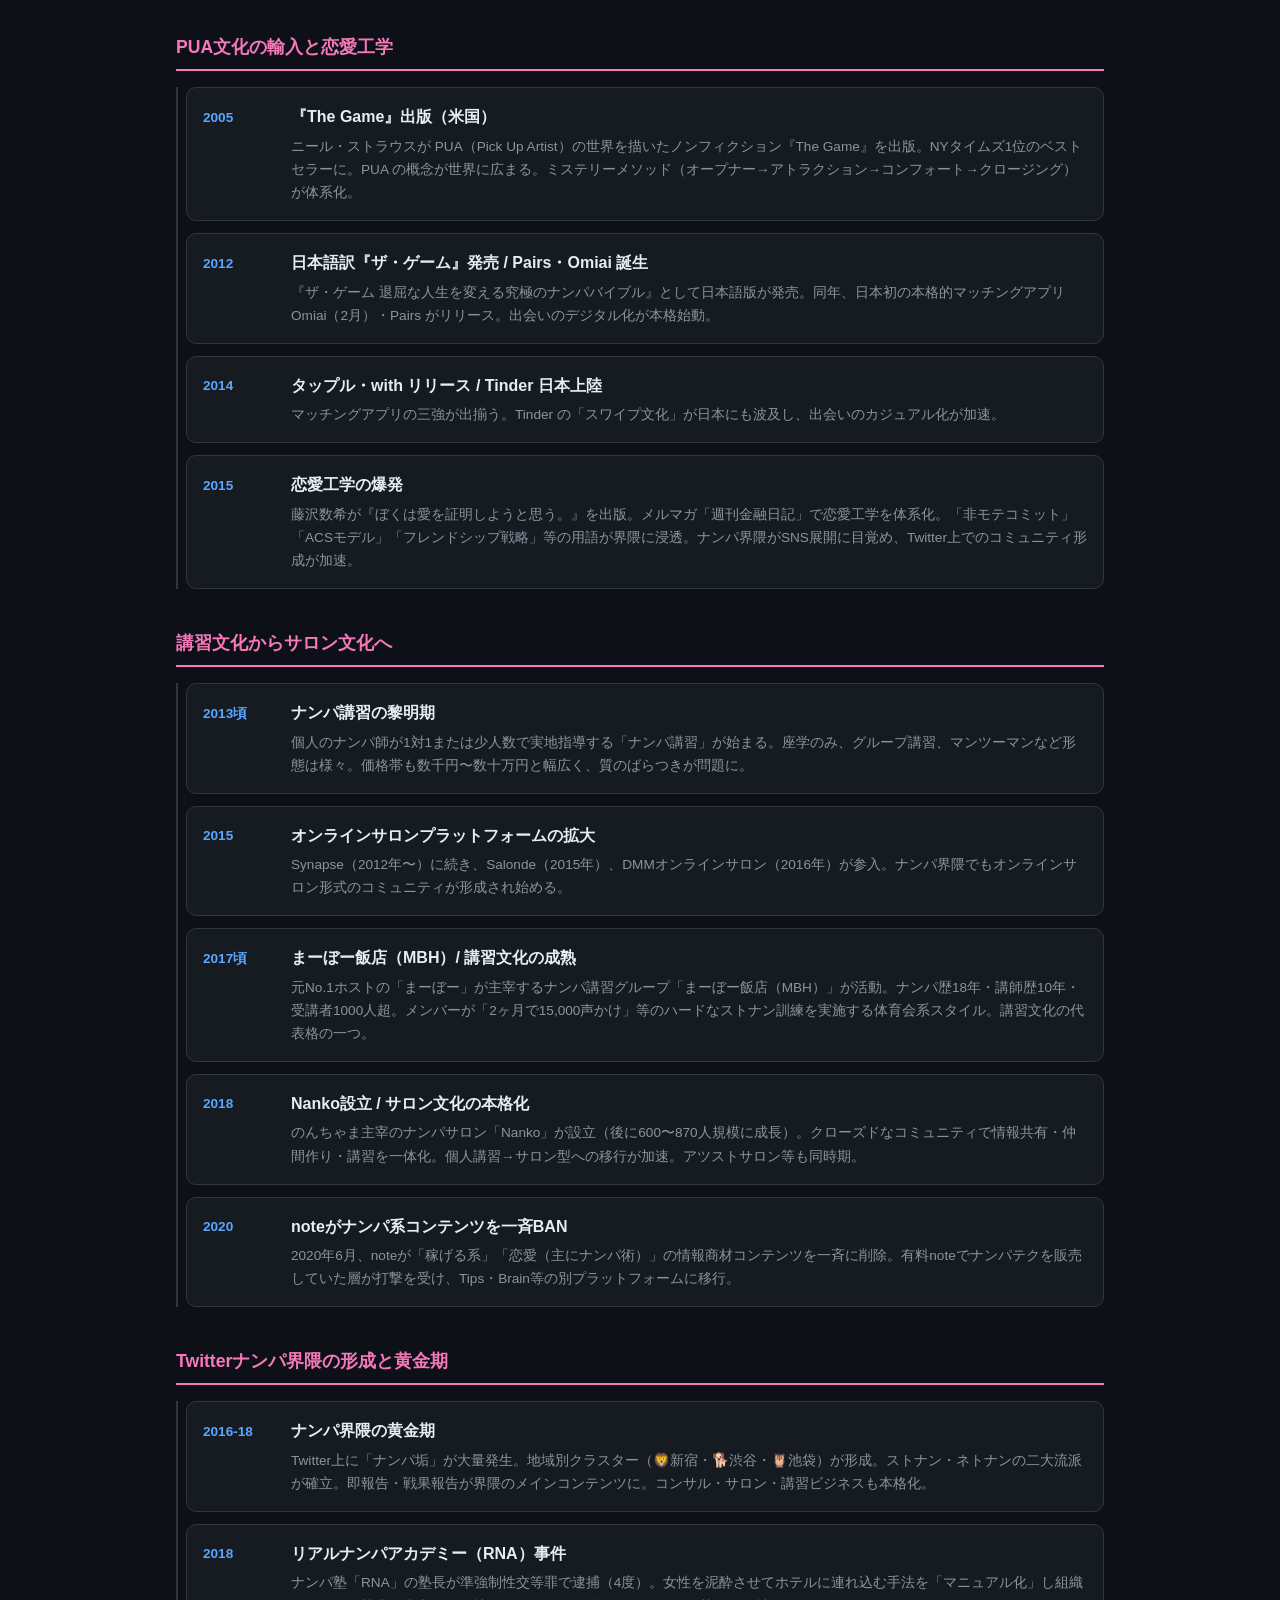
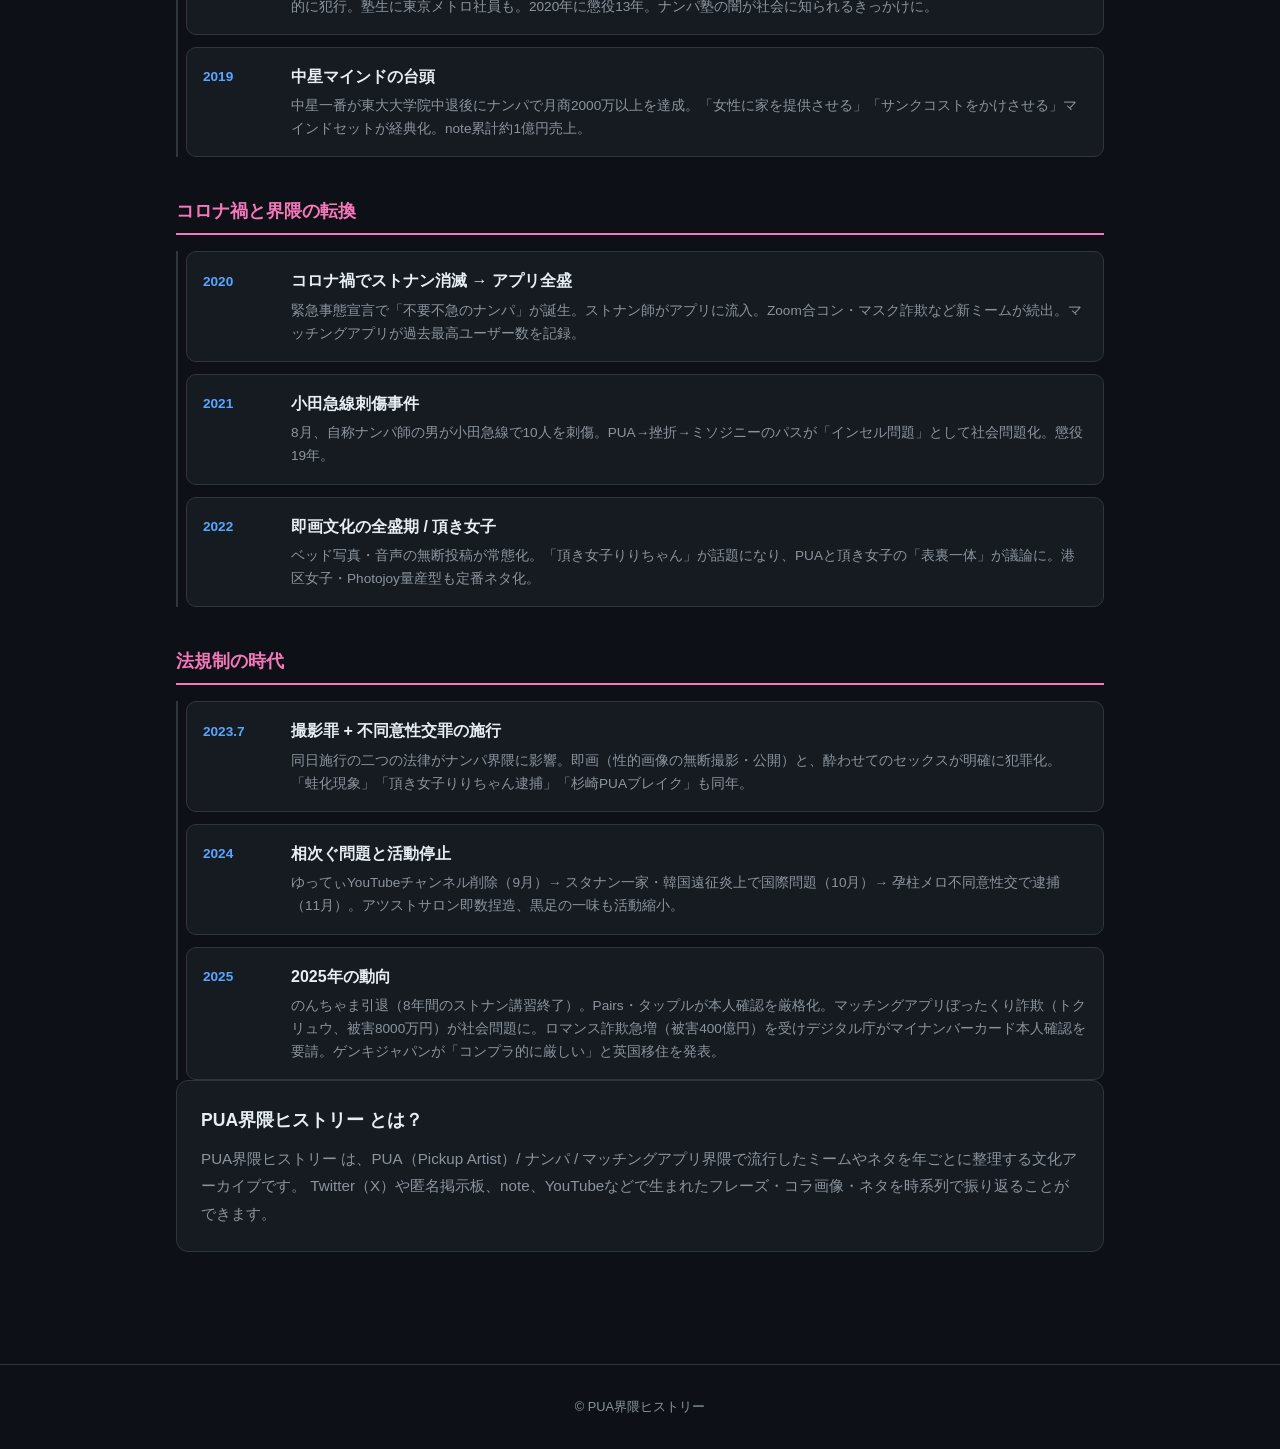
==== commit 529945d1: "index.htmlとhistory.htmlを統合、1ページに - history.htmlの全コンテンツをindex.htmlに統合 - history.html を削除 - 構成: ヒーロー →" ====
--- a/site/index.html
+++ b/site/index.html
@@ -14,7 +14,7 @@
 </head>
 <body>
 
-  <!-- Hero (compact) -->
+  <!-- Hero -->
   <section class="hero hero-compact">
     <div class="hero-inner">
       <h1 class="hero-title">PUA界隈ヒストリー</h1>
@@ -22,17 +22,329 @@
     </div>
   </section>
 
-  <main class="container">
-
-    <!-- Nav row -->
-    <nav class="nav-row">
-      <a href="history.html" class="nav-pill">界隈の歴史</a>
-    </nav>
+  <main class="container container-wide">
 
     <!-- Year list -->
     <section>
+      <h2 class="section-title">Years</h2>
       <div class="year-list" id="year-list">
         <!-- Populated by script.js -->
+      </div>
+    </section>
+
+    <!-- History -->
+    <section>
+      <h2 class="section-title">界隈の歴史</h2>
+
+      <div class="history-timeline">
+
+        <div class="history-era">
+          <h3 class="history-era-title">語源と黎明期</h3>
+          <div class="history-items">
+            <div class="history-item">
+              <span class="history-year">明治</span>
+              <div class="history-content">
+                <strong>「軟派」の誕生</strong>
+                <p>「軟派（なんぱ）」は元々政治用語で「意見が軟弱な党派」の意味（1892年初出）。その後「異性との交遊を好む青少年の一派」（1909年）に転用。「硬派」の対義語として定着。</p>
+              </div>
+            </div>
+            <div class="history-item">
+              <span class="history-year">1970s</span>
+              <div class="history-content">
+                <strong>「ガールハント」から「ナンパ」へ</strong>
+                <p>銀座に代わり新宿がアングラ文化の中心に。この頃「ガールハント」から「ナンパ」と呼ばれるように。1980年頃からカタカナ表記の「ナンパする」が定着。</p>
+              </div>
+            </div>
+          </div>
+        </div>
+
+        <div class="history-era">
+          <h3 class="history-era-title">オフライン: ストリート / クラブ / カーナンパ</h3>
+          <div class="history-items">
+            <div class="history-item">
+              <span class="history-year">1968</span>
+              <div class="history-content">
+                <strong>日本のディスコ文化の始まり</strong>
+                <p>赤坂にMUGENがオープン、1971年に同ビルにビブロスが誕生。アメリカのディスコブームが日本に上陸し、ディスコが男女の出会いの場として機能し始める。</p>
+              </div>
+            </div>
+            <div class="history-item">
+              <span class="history-year">1980-84</span>
+              <div class="history-content">
+                <strong>第1次ディスコブーム / 六本木スクエアビル</strong>
+                <p>別名「サーファーディスコブーム」。六本木スクエアビルは地下2階〜地上10階のうち10フロアがディスコという一大牙城に。原宿ではホコ天・竹下通りが若者文化の中心。日本初のクラブ「ピテカントロプス」も誕生。</p>
+              </div>
+            </div>
+            <div class="history-item">
+              <span class="history-year">1982</span>
+              <div class="history-content">
+                <strong>マハラジャ1号店オープン</strong>
+                <p>オリエンタルで豪華な内装のマハラジャがオープン。バブル景気と共に高級ディスコブーム（第2次ディスコブーム）を牽引。「お立ち台」文化の原型が六本木スクエアビル3Fの『ギゼ』で誕生。</p>
+              </div>
+            </div>
+            <div class="history-item">
+              <span class="history-year">1980s後半</span>
+              <div class="history-content">
+                <strong>カーナンパの全盛期</strong>
+                <p>車がステータスの時代、「格好良い車に乗っていればモテる」。千葉・幕張の美浜大橋は「ナンパ橋」と呼ばれ、週末には3km以上のナンパ待ち車列ができた。関東最大のカーナンパスポット。</p>
+              </div>
+            </div>
+            <div class="history-item">
+              <span class="history-year">1991</span>
+              <div class="history-content">
+                <strong>ジュリアナ東京オープン / バブルの絶頂</strong>
+                <p>5月にジュリアナ東京オープン。平日1000人、週末2000〜3000人がフロアに。お立ち台・ボディコン・扇子が象徴。しかし既にバブルにはほころびが。1994年8月31日に閉店。</p>
+              </div>
+            </div>
+            <div class="history-item">
+              <span class="history-year">1990s前半</span>
+              <div class="history-content">
+                <strong>渋谷ストリートナンパの最盛期</strong>
+                <p>渋谷がナンパの聖地として君臨。マルキュー前・公園通りが中心地。高校生〜20代前半のナンパ師が日夜繰り出した。チーマー文化、渋カジも同時代。95年頃にピークを迎え、徐々に衰退へ。</p>
+              </div>
+            </div>
+            <div class="history-item">
+              <span class="history-year">1993</span>
+              <div class="history-content">
+                <strong>ブルセラ・援助交際ブーム</strong>
+                <p>宮台真司が『制服少女たちの選択』出版。援助交際を社会問題として可視化。1996年に流行語大賞入賞。出会いの商品化が議論に。</p>
+              </div>
+            </div>
+            <div class="history-item">
+              <span class="history-year">1994</span>
+              <div class="history-content">
+                <strong>ヴェルファーレ開業 / ディスコからクラブへ</strong>
+                <p>六本木にヴェルファーレが開業（〜2007年）。ジュリアナ閉店後のナイトシーンを引き継ぐ。「ディスコ」が死語化し始め、小箱の「クラブ」が主流に。ナンパの場もクラブへ移行。</p>
+              </div>
+            </div>
+            <div class="history-item">
+              <span class="history-year">2000s</span>
+              <div class="history-content">
+                <strong>カーナンパの衰退 / ストナンスポットの絶滅</strong>
+                <p>路上駐車の取り締まり強化・道路交通法改正でカーナンパが下火に。六本木・渋谷・池袋のストナン名物スポットも次々と消滅。車への関心低下・携帯電話の普及が追い打ち。</p>
+              </div>
+            </div>
+            <div class="history-item">
+              <span class="history-year">2003</span>
+              <div class="history-content">
+                <strong>スーパーフリー事件</strong>
+                <p>早稲田大学のイベントサークル「スーパーフリー」による集団性的暴行事件。合コン文化の闇が社会問題化。主犯に懲役14年。</p>
+              </div>
+            </div>
+            <div class="history-item">
+              <span class="history-year">2011-16</span>
+              <div class="history-content">
+                <strong>風営法ダンス規制 → 改正</strong>
+                <p>2011年以降、飲食店を装って客にダンスをさせた風営法違反で摘発が増加。クラブ文化存続の危機に。署名運動や議論を経て、2016年に改正風営法施行。照度10ルクス超のクラブが合法化。</p>
+              </div>
+            </div>
+          </div>
+        </div>
+
+        <div class="history-era">
+          <h3 class="history-era-title">オンライン: テレクラからマッチングアプリへ</h3>
+          <div class="history-items">
+            <div class="history-item">
+              <span class="history-year">1980s後半</span>
+              <div class="history-content">
+                <strong>テレクラの誕生</strong>
+                <p>電話を通じて異性と出会う「テレフォンクラブ」が登場。風俗営業法の規制対象外だったため急成長。ナンパの「匿名性」「効率化」の原点。2002年の風営法改正で規制対象となり衰退。</p>
+              </div>
+            </div>
+            <div class="history-item">
+              <span class="history-year">1999</span>
+              <div class="history-content">
+                <strong>スタービーチ（スタビ）誕生</strong>
+                <p>ガラケー向け無料メル友募集サイト「スター・ビーチ」がサービス開始。1日1,200万アクセス、月間4.5億アクセスを記録し、ガラケー時代の伝説的出会い系に。2008年の出会い系規制法施行（年齢確認厳格化）に対応できず2009年に閉鎖。</p>
+              </div>
+            </div>
+            <div class="history-item">
+              <span class="history-year">2001</span>
+              <div class="history-content">
+                <strong>出会い系サイトの時代</strong>
+                <p>ワクワクメール（2001年）、PCMAX（2002年）開始。インターネット経由の出会いが一般化するも、犯罪被害も発生し「出会い系サイト規制法」制定へ。</p>
+              </div>
+            </div>
+            <div class="history-item">
+              <span class="history-year">2004</span>
+              <div class="history-content">
+                <strong>mixi誕生 → コミュニティ/オフ会文化</strong>
+                <p>招待制SNS「mixi」がサービス開始。2006〜2009年に大ブームとなり、趣味コミュニティからオフ会→出会いへの流れが自然発生。「mixi＝出会える場所」のイメージが広まるも、未成年トラブルや援助交際が問題化。</p>
+              </div>
+            </div>
+            <div class="history-item">
+              <span class="history-year">2006</span>
+              <div class="history-content">
+                <strong>モバゲータウン誕生</strong>
+                <p>ガラケー向けSNS+ゲーム「モバゲータウン」がサービス開始。半年で140万人、2008年に1000万人突破（国民13人に1人）。アバター・ミニメール・日記による交流が10〜20代を中心に爆発的人気。出会い目的での利用も。</p>
+              </div>
+            </div>
+            <div class="history-item">
+              <span class="history-year">2008頃</span>
+              <div class="history-content">
+                <strong>Skype掲示板の時代</strong>
+                <p>「スカイプちゃんねるｗ」等のSkype ID共有掲示板が登場。テキスト→音声→ビデオ通話と段階を踏んで出会いに発展するパターンが定着。マッチングアプリ以前の「ネトナン」の原型。</p>
+              </div>
+            </div>
+          </div>
+        </div>
+
+        <div class="history-era">
+          <h3 class="history-era-title">PUA文化の輸入と恋愛工学</h3>
+          <div class="history-items">
+            <div class="history-item">
+              <span class="history-year">2005</span>
+              <div class="history-content">
+                <strong>『The Game』出版（米国）</strong>
+                <p>ニール・ストラウスが PUA（Pick Up Artist）の世界を描いたノンフィクション『The Game』を出版。NYタイムズ1位のベストセラーに。PUA の概念が世界に広まる。ミステリーメソッド（オープナー→アトラクション→コンフォート→クロージング）が体系化。</p>
+              </div>
+            </div>
+            <div class="history-item">
+              <span class="history-year">2012</span>
+              <div class="history-content">
+                <strong>日本語訳『ザ・ゲーム』発売 / Pairs・Omiai 誕生</strong>
+                <p>『ザ・ゲーム 退屈な人生を変える究極のナンパバイブル』として日本語版が発売。同年、日本初の本格的マッチングアプリ Omiai（2月）・Pairs がリリース。出会いのデジタル化が本格始動。</p>
+              </div>
+            </div>
+            <div class="history-item">
+              <span class="history-year">2014</span>
+              <div class="history-content">
+                <strong>タップル・with リリース / Tinder 日本上陸</strong>
+                <p>マッチングアプリの三強が出揃う。Tinder の「スワイプ文化」が日本にも波及し、出会いのカジュアル化が加速。</p>
+              </div>
+            </div>
+            <div class="history-item">
+              <span class="history-year">2015</span>
+              <div class="history-content">
+                <strong>恋愛工学の爆発</strong>
+                <p>藤沢数希が『ぼくは愛を証明しようと思う。』を出版。メルマガ「週刊金融日記」で恋愛工学を体系化。「非モテコミット」「ACSモデル」「フレンドシップ戦略」等の用語が界隈に浸透。ナンパ界隈がSNS展開に目覚め、Twitter上でのコミュニティ形成が加速。</p>
+              </div>
+            </div>
+          </div>
+        </div>
+
+        <div class="history-era">
+          <h3 class="history-era-title">講習文化からサロン文化へ</h3>
+          <div class="history-items">
+            <div class="history-item">
+              <span class="history-year">2013頃</span>
+              <div class="history-content">
+                <strong>ナンパ講習の黎明期</strong>
+                <p>個人のナンパ師が1対1または少人数で実地指導する「ナンパ講習」が始まる。座学のみ、グループ講習、マンツーマンなど形態は様々。価格帯も数千円〜数十万円と幅広く、質のばらつきが問題に。</p>
+              </div>
+            </div>
+            <div class="history-item">
+              <span class="history-year">2015</span>
+              <div class="history-content">
+                <strong>オンラインサロンプラットフォームの拡大</strong>
+                <p>Synapse（2012年〜）に続き、Salonde（2015年）、DMMオンラインサロン（2016年）が参入。ナンパ界隈でもオンラインサロン形式のコミュニティが形成され始める。</p>
+              </div>
+            </div>
+            <div class="history-item">
+              <span class="history-year">2017頃</span>
+              <div class="history-content">
+                <strong>まーぼー飯店（MBH）/ 講習文化の成熟</strong>
+                <p>元No.1ホストの「まーぼー」が主宰するナンパ講習グループ「まーぼー飯店（MBH）」が活動。ナンパ歴18年・講師歴10年・受講者1000人超。メンバーが「2ヶ月で15,000声かけ」等のハードなストナン訓練を実施する体育会系スタイル。講習文化の代表格の一つ。</p>
+              </div>
+            </div>
+            <div class="history-item">
+              <span class="history-year">2018</span>
+              <div class="history-content">
+                <strong>Nanko設立 / サロン文化の本格化</strong>
+                <p>のんちゃま主宰のナンパサロン「Nanko」が設立（後に600〜870人規模に成長）。クローズドなコミュニティで情報共有・仲間作り・講習を一体化。個人講習→サロン型への移行が加速。アツストサロン等も同時期。</p>
+              </div>
+            </div>
+            <div class="history-item">
+              <span class="history-year">2020</span>
+              <div class="history-content">
+                <strong>noteがナンパ系コンテンツを一斉BAN</strong>
+                <p>2020年6月、noteが「稼げる系」「恋愛（主にナンパ術）」の情報商材コンテンツを一斉に削除。有料noteでナンパテクを販売していた層が打撃を受け、Tips・Brain等の別プラットフォームに移行。</p>
+              </div>
+            </div>
+          </div>
+        </div>
+
+        <div class="history-era">
+          <h3 class="history-era-title">Twitterナンパ界隈の形成と黄金期</h3>
+          <div class="history-items">
+            <div class="history-item">
+              <span class="history-year">2016-18</span>
+              <div class="history-content">
+                <strong>ナンパ界隈の黄金期</strong>
+                <p>Twitter上に「ナンパ垢」が大量発生。地域別クラスター（🦁新宿・🐕渋谷・🦉池袋）が形成。ストナン・ネトナンの二大流派が確立。即報告・戦果報告が界隈のメインコンテンツに。コンサル・サロン・講習ビジネスも本格化。</p>
+              </div>
+            </div>
+            <div class="history-item">
+              <span class="history-year">2018</span>
+              <div class="history-content">
+                <strong>リアルナンパアカデミー（RNA）事件</strong>
+                <p>ナンパ塾「RNA」の塾長が準強制性交等罪で逮捕（4度）。女性を泥酔させてホテルに連れ込む手法を「マニュアル化」し組織的に犯行。塾生に東京メトロ社員も。2020年に懲役13年。ナンパ塾の闇が社会に知られるきっかけに。</p>
+              </div>
+            </div>
+            <div class="history-item">
+              <span class="history-year">2019</span>
+              <div class="history-content">
+                <strong>中星マインドの台頭</strong>
+                <p>中星一番が東大大学院中退後にナンパで月商2000万以上を達成。「女性に家を提供させる」「サンクコストをかけさせる」マインドセットが経典化。note累計約1億円売上。</p>
+              </div>
+            </div>
+          </div>
+        </div>
+
+        <div class="history-era">
+          <h3 class="history-era-title">コロナ禍と界隈の転換</h3>
+          <div class="history-items">
+            <div class="history-item">
+              <span class="history-year">2020</span>
+              <div class="history-content">
+                <strong>コロナ禍でストナン消滅 → アプリ全盛</strong>
+                <p>緊急事態宣言で「不要不急のナンパ」が誕生。ストナン師がアプリに流入。Zoom合コン・マスク詐欺など新ミームが続出。マッチングアプリが過去最高ユーザー数を記録。</p>
+              </div>
+            </div>
+            <div class="history-item">
+              <span class="history-year">2021</span>
+              <div class="history-content">
+                <strong>小田急線刺傷事件</strong>
+                <p>8月、自称ナンパ師の男が小田急線で10人を刺傷。PUA→挫折→ミソジニーのパスが「インセル問題」として社会問題化。懲役19年。</p>
+              </div>
+            </div>
+            <div class="history-item">
+              <span class="history-year">2022</span>
+              <div class="history-content">
+                <strong>即画文化の全盛期 / 頂き女子</strong>
+                <p>ベッド写真・音声の無断投稿が常態化。「頂き女子りりちゃん」が話題になり、PUAと頂き女子の「表裏一体」が議論に。港区女子・Photojoy量産型も定番ネタ化。</p>
+              </div>
+            </div>
+          </div>
+        </div>
+
+        <div class="history-era">
+          <h3 class="history-era-title">法規制の時代</h3>
+          <div class="history-items">
+            <div class="history-item">
+              <span class="history-year">2023.7</span>
+              <div class="history-content">
+                <strong>撮影罪 + 不同意性交罪の施行</strong>
+                <p>同日施行の二つの法律がナンパ界隈に影響。即画（性的画像の無断撮影・公開）と、酔わせてのセックスが明確に犯罪化。「蛙化現象」「頂き女子りりちゃん逮捕」「杉崎PUAブレイク」も同年。</p>
+              </div>
+            </div>
+            <div class="history-item">
+              <span class="history-year">2024</span>
+              <div class="history-content">
+                <strong>相次ぐ問題と活動停止</strong>
+                <p>ゆってぃYouTubeチャンネル削除（9月）→ スタナン一家・韓国遠征炎上で国際問題（10月）→ 孕柱メロ不同意性交で逮捕（11月）。アツストサロン即数捏造、黒足の一味も活動縮小。</p>
+              </div>
+            </div>
+            <div class="history-item">
+              <span class="history-year">2025</span>
+              <div class="history-content">
+                <strong>2025年の動向</strong>
+                <p>のんちゃま引退（8年間のストナン講習終了）。Pairs・タップルが本人確認を厳格化。マッチングアプリぼったくり詐欺（トクリュウ、被害8000万円）が社会問題に。ロマンス詐欺急増（被害400億円）を受けデジタル庁がマイナンバーカード本人確認を要請。ゲンキジャパンが「コンプラ的に厳しい」と英国移住を発表。</p>
+              </div>
+            </div>
+          </div>
+        </div>
+
       </div>
     </section>
 
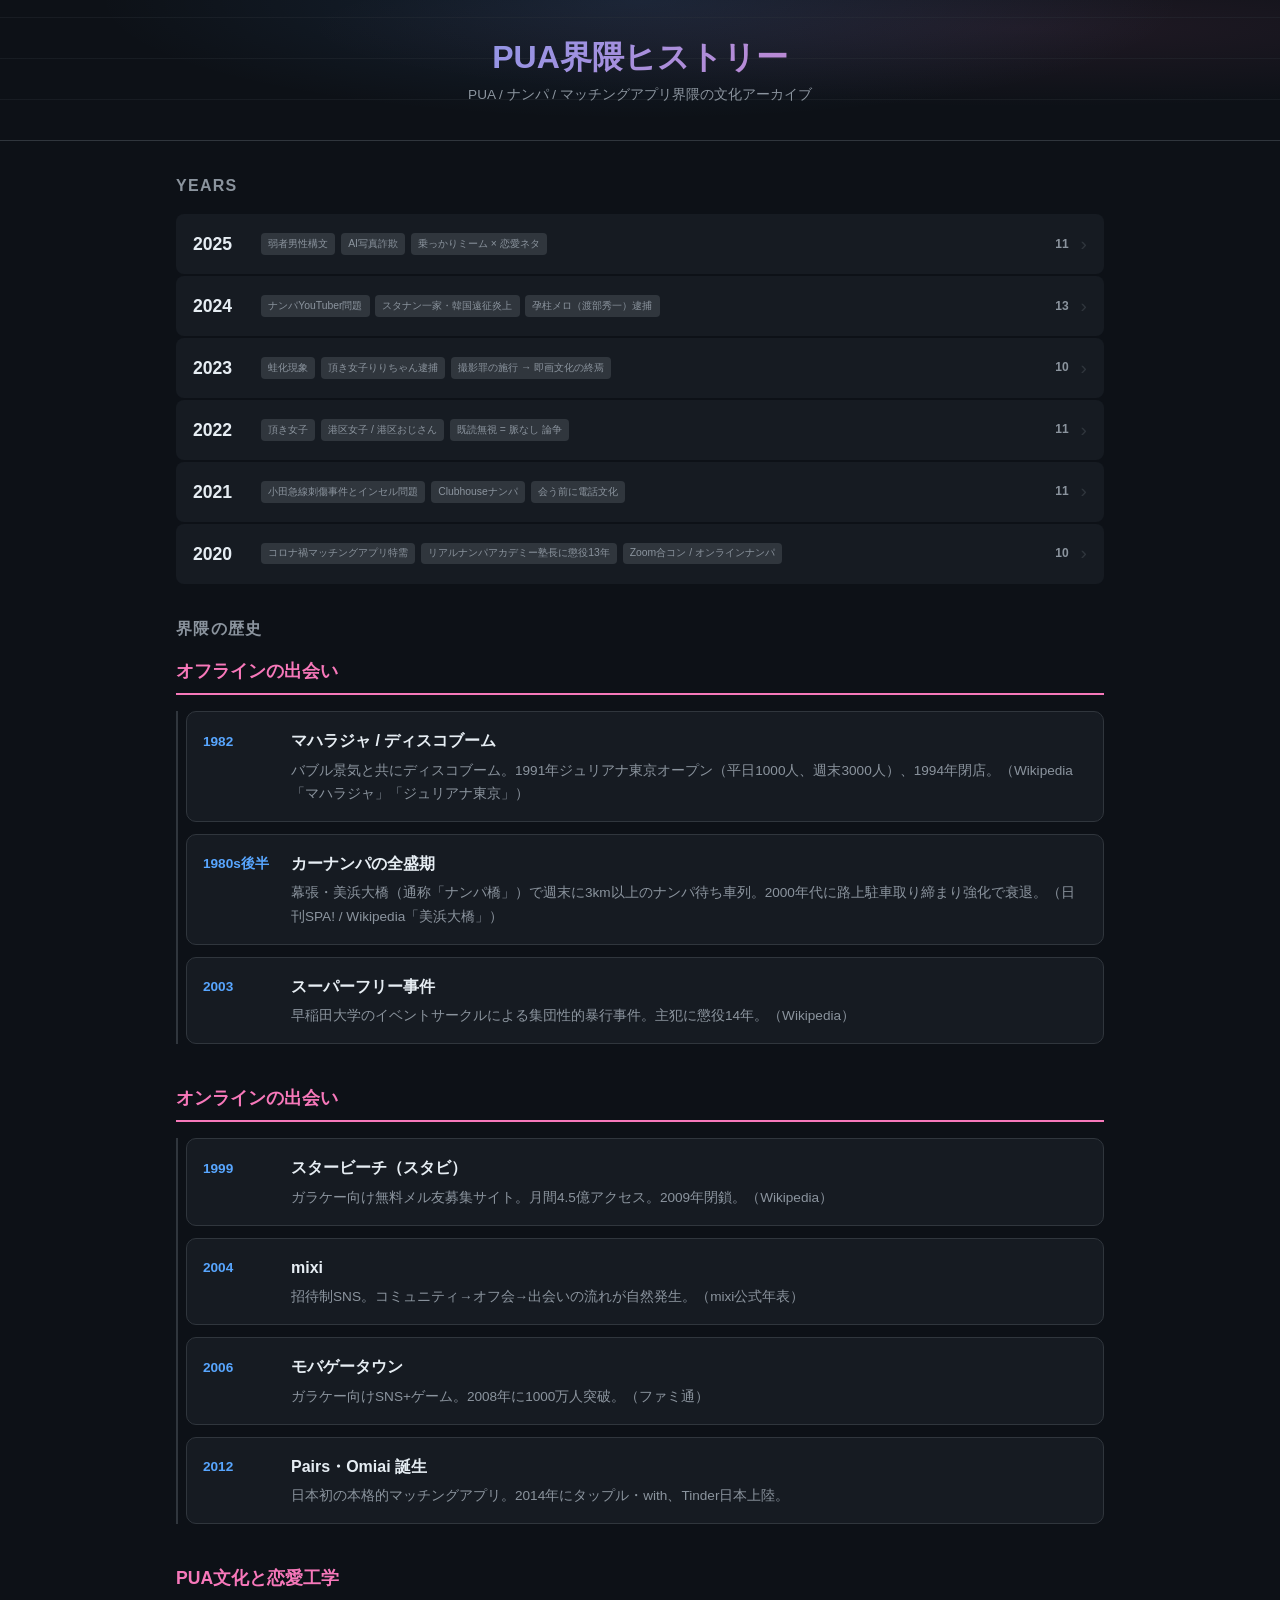
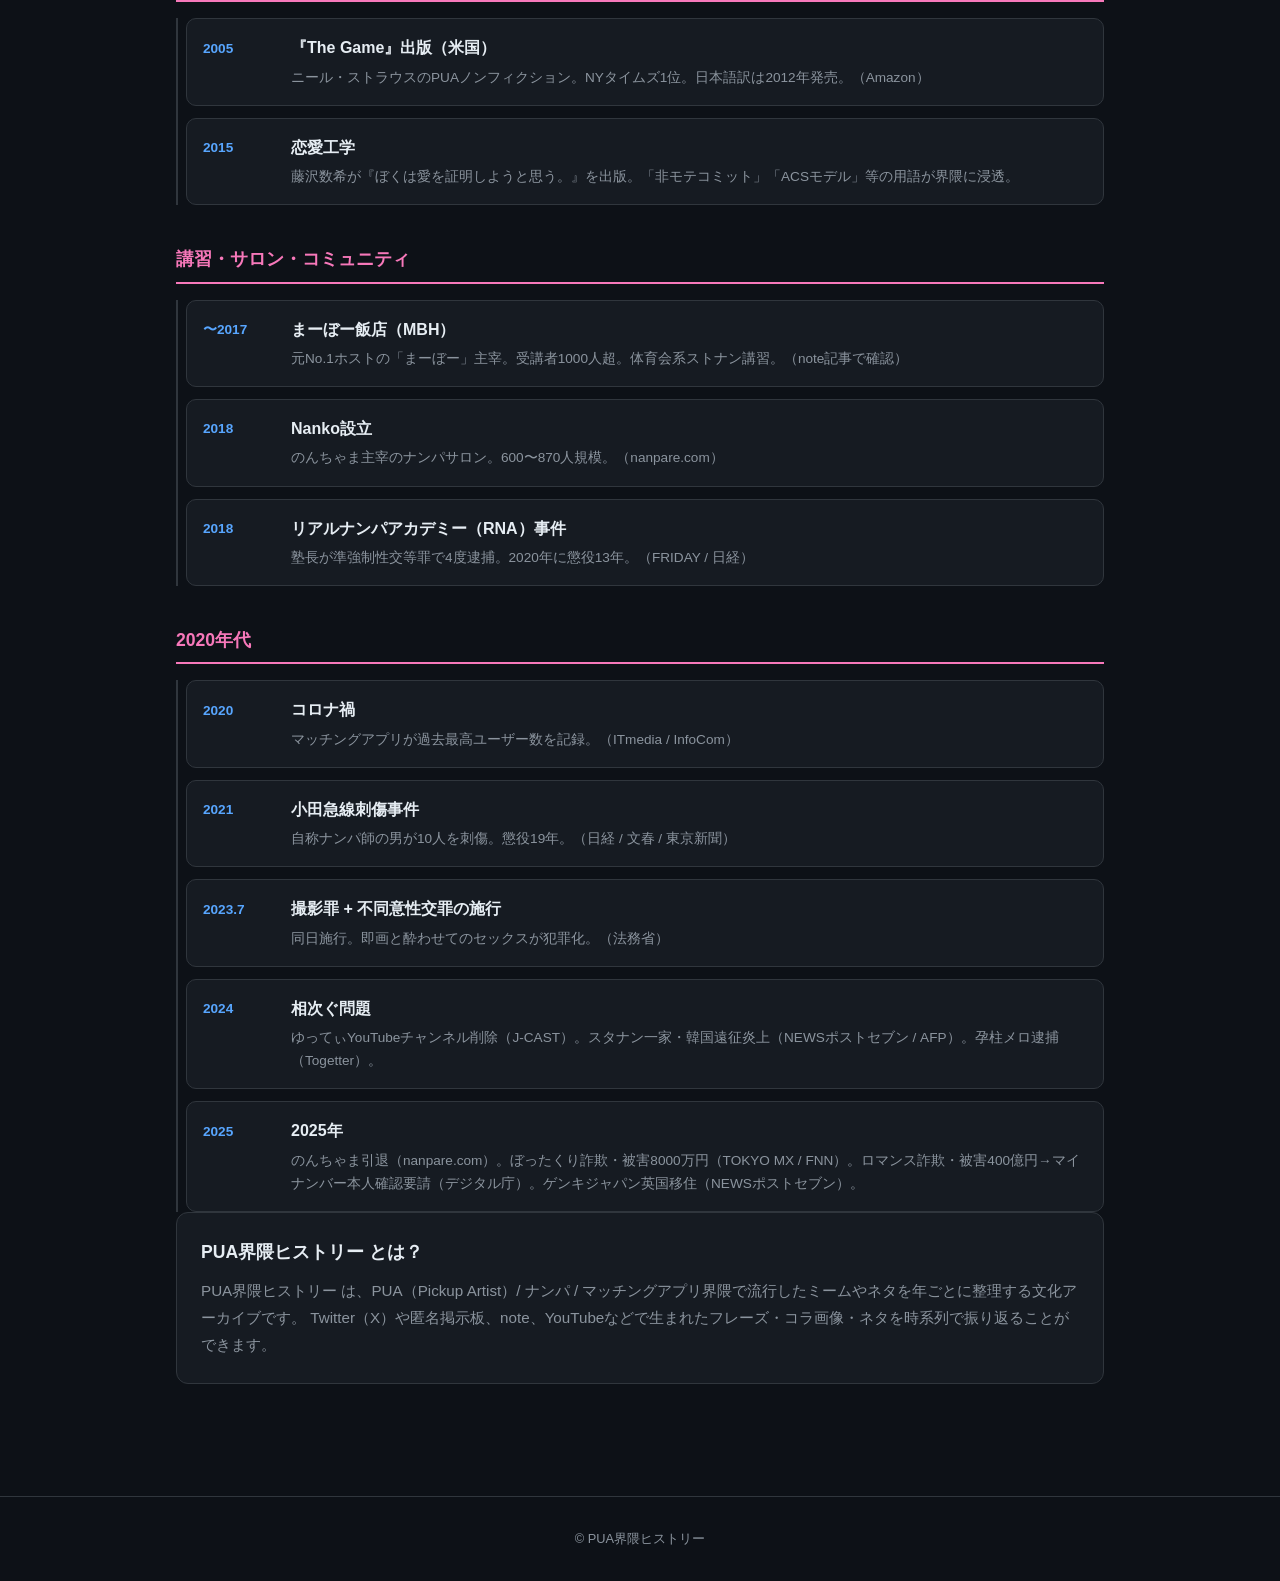
==== commit a7a152db: "歴史セクションを裏が取れてるものだけに絞って書き直し 削除したもの（証拠不十分）: - 語源と黎明期（明治「軟派」、1970s「ガールハント」） - 1968 MUGEN/ビブロス - 1980-84" ====
--- a/site/index.html
+++ b/site/index.html
@@ -14,7 +14,6 @@
 </head>
 <body>
 
-  <!-- Hero -->
   <section class="hero hero-compact">
     <div class="hero-inner">
       <h1 class="hero-title">PUA界隈ヒストリー</h1>
@@ -24,331 +23,167 @@
 
   <main class="container container-wide">
 
-    <!-- Year list -->
     <section>
       <h2 class="section-title">Years</h2>
-      <div class="year-list" id="year-list">
-        <!-- Populated by script.js -->
+      <div class="year-list" id="year-list"></div>
+    </section>
+
+    <section>
+      <h2 class="section-title">界隈の歴史</h2>
+      <div class="history-timeline">
+
+        <div class="history-era">
+          <h3 class="history-era-title">オフラインの出会い</h3>
+          <div class="history-items">
+            <div class="history-item">
+              <span class="history-year">1982</span>
+              <div class="history-content">
+                <strong>マハラジャ / ディスコブーム</strong>
+                <p>バブル景気と共にディスコブーム。1991年ジュリアナ東京オープン（平日1000人、週末3000人）、1994年閉店。（Wikipedia「マハラジャ」「ジュリアナ東京」）</p>
+              </div>
+            </div>
+            <div class="history-item">
+              <span class="history-year">1980s後半</span>
+              <div class="history-content">
+                <strong>カーナンパの全盛期</strong>
+                <p>幕張・美浜大橋（通称「ナンパ橋」）で週末に3km以上のナンパ待ち車列。2000年代に路上駐車取り締まり強化で衰退。（日刊SPA! / Wikipedia「美浜大橋」）</p>
+              </div>
+            </div>
+            <div class="history-item">
+              <span class="history-year">2003</span>
+              <div class="history-content">
+                <strong>スーパーフリー事件</strong>
+                <p>早稲田大学のイベントサークルによる集団性的暴行事件。主犯に懲役14年。（Wikipedia）</p>
+              </div>
+            </div>
+          </div>
+        </div>
+
+        <div class="history-era">
+          <h3 class="history-era-title">オンラインの出会い</h3>
+          <div class="history-items">
+            <div class="history-item">
+              <span class="history-year">1999</span>
+              <div class="history-content">
+                <strong>スタービーチ（スタビ）</strong>
+                <p>ガラケー向け無料メル友募集サイト。月間4.5億アクセス。2009年閉鎖。（Wikipedia）</p>
+              </div>
+            </div>
+            <div class="history-item">
+              <span class="history-year">2004</span>
+              <div class="history-content">
+                <strong>mixi</strong>
+                <p>招待制SNS。コミュニティ→オフ会→出会いの流れが自然発生。（mixi公式年表）</p>
+              </div>
+            </div>
+            <div class="history-item">
+              <span class="history-year">2006</span>
+              <div class="history-content">
+                <strong>モバゲータウン</strong>
+                <p>ガラケー向けSNS+ゲーム。2008年に1000万人突破。（ファミ通）</p>
+              </div>
+            </div>
+            <div class="history-item">
+              <span class="history-year">2012</span>
+              <div class="history-content">
+                <strong>Pairs・Omiai 誕生</strong>
+                <p>日本初の本格的マッチングアプリ。2014年にタップル・with、Tinder日本上陸。</p>
+              </div>
+            </div>
+          </div>
+        </div>
+
+        <div class="history-era">
+          <h3 class="history-era-title">PUA文化と恋愛工学</h3>
+          <div class="history-items">
+            <div class="history-item">
+              <span class="history-year">2005</span>
+              <div class="history-content">
+                <strong>『The Game』出版（米国）</strong>
+                <p>ニール・ストラウスのPUAノンフィクション。NYタイムズ1位。日本語訳は2012年発売。（Amazon）</p>
+              </div>
+            </div>
+            <div class="history-item">
+              <span class="history-year">2015</span>
+              <div class="history-content">
+                <strong>恋愛工学</strong>
+                <p>藤沢数希が『ぼくは愛を証明しようと思う。』を出版。「非モテコミット」「ACSモデル」等の用語が界隈に浸透。</p>
+              </div>
+            </div>
+          </div>
+        </div>
+
+        <div class="history-era">
+          <h3 class="history-era-title">講習・サロン・コミュニティ</h3>
+          <div class="history-items">
+            <div class="history-item">
+              <span class="history-year">〜2017</span>
+              <div class="history-content">
+                <strong>まーぼー飯店（MBH）</strong>
+                <p>元No.1ホストの「まーぼー」主宰。受講者1000人超。体育会系ストナン講習。（note記事で確認）</p>
+              </div>
+            </div>
+            <div class="history-item">
+              <span class="history-year">2018</span>
+              <div class="history-content">
+                <strong>Nanko設立</strong>
+                <p>のんちゃま主宰のナンパサロン。600〜870人規模。（nanpare.com）</p>
+              </div>
+            </div>
+            <div class="history-item">
+              <span class="history-year">2018</span>
+              <div class="history-content">
+                <strong>リアルナンパアカデミー（RNA）事件</strong>
+                <p>塾長が準強制性交等罪で4度逮捕。2020年に懲役13年。（FRIDAY / 日経）</p>
+              </div>
+            </div>
+          </div>
+        </div>
+
+        <div class="history-era">
+          <h3 class="history-era-title">2020年代</h3>
+          <div class="history-items">
+            <div class="history-item">
+              <span class="history-year">2020</span>
+              <div class="history-content">
+                <strong>コロナ禍</strong>
+                <p>マッチングアプリが過去最高ユーザー数を記録。（ITmedia / InfoCom）</p>
+              </div>
+            </div>
+            <div class="history-item">
+              <span class="history-year">2021</span>
+              <div class="history-content">
+                <strong>小田急線刺傷事件</strong>
+                <p>自称ナンパ師の男が10人を刺傷。懲役19年。（日経 / 文春 / 東京新聞）</p>
+              </div>
+            </div>
+            <div class="history-item">
+              <span class="history-year">2023.7</span>
+              <div class="history-content">
+                <strong>撮影罪 + 不同意性交罪の施行</strong>
+                <p>同日施行。即画と酔わせてのセックスが犯罪化。（法務省）</p>
+              </div>
+            </div>
+            <div class="history-item">
+              <span class="history-year">2024</span>
+              <div class="history-content">
+                <strong>相次ぐ問題</strong>
+                <p>ゆってぃYouTubeチャンネル削除（J-CAST）。スタナン一家・韓国遠征炎上（NEWSポストセブン / AFP）。孕柱メロ逮捕（Togetter）。</p>
+              </div>
+            </div>
+            <div class="history-item">
+              <span class="history-year">2025</span>
+              <div class="history-content">
+                <strong>2025年</strong>
+                <p>のんちゃま引退（nanpare.com）。ぼったくり詐欺・被害8000万円（TOKYO MX / FNN）。ロマンス詐欺・被害400億円→マイナンバー本人確認要請（デジタル庁）。ゲンキジャパン英国移住（NEWSポストセブン）。</p>
+              </div>
+            </div>
+          </div>
+        </div>
+
       </div>
     </section>
 
-    <!-- History -->
-    <section>
-      <h2 class="section-title">界隈の歴史</h2>
-
-      <div class="history-timeline">
-
-        <div class="history-era">
-          <h3 class="history-era-title">語源と黎明期</h3>
-          <div class="history-items">
-            <div class="history-item">
-              <span class="history-year">明治</span>
-              <div class="history-content">
-                <strong>「軟派」の誕生</strong>
-                <p>「軟派（なんぱ）」は元々政治用語で「意見が軟弱な党派」の意味（1892年初出）。その後「異性との交遊を好む青少年の一派」（1909年）に転用。「硬派」の対義語として定着。</p>
-              </div>
-            </div>
-            <div class="history-item">
-              <span class="history-year">1970s</span>
-              <div class="history-content">
-                <strong>「ガールハント」から「ナンパ」へ</strong>
-                <p>銀座に代わり新宿がアングラ文化の中心に。この頃「ガールハント」から「ナンパ」と呼ばれるように。1980年頃からカタカナ表記の「ナンパする」が定着。</p>
-              </div>
-            </div>
-          </div>
-        </div>
-
-        <div class="history-era">
-          <h3 class="history-era-title">オフライン: ストリート / クラブ / カーナンパ</h3>
-          <div class="history-items">
-            <div class="history-item">
-              <span class="history-year">1968</span>
-              <div class="history-content">
-                <strong>日本のディスコ文化の始まり</strong>
-                <p>赤坂にMUGENがオープン、1971年に同ビルにビブロスが誕生。アメリカのディスコブームが日本に上陸し、ディスコが男女の出会いの場として機能し始める。</p>
-              </div>
-            </div>
-            <div class="history-item">
-              <span class="history-year">1980-84</span>
-              <div class="history-content">
-                <strong>第1次ディスコブーム / 六本木スクエアビル</strong>
-                <p>別名「サーファーディスコブーム」。六本木スクエアビルは地下2階〜地上10階のうち10フロアがディスコという一大牙城に。原宿ではホコ天・竹下通りが若者文化の中心。日本初のクラブ「ピテカントロプス」も誕生。</p>
-              </div>
-            </div>
-            <div class="history-item">
-              <span class="history-year">1982</span>
-              <div class="history-content">
-                <strong>マハラジャ1号店オープン</strong>
-                <p>オリエンタルで豪華な内装のマハラジャがオープン。バブル景気と共に高級ディスコブーム（第2次ディスコブーム）を牽引。「お立ち台」文化の原型が六本木スクエアビル3Fの『ギゼ』で誕生。</p>
-              </div>
-            </div>
-            <div class="history-item">
-              <span class="history-year">1980s後半</span>
-              <div class="history-content">
-                <strong>カーナンパの全盛期</strong>
-                <p>車がステータスの時代、「格好良い車に乗っていればモテる」。千葉・幕張の美浜大橋は「ナンパ橋」と呼ばれ、週末には3km以上のナンパ待ち車列ができた。関東最大のカーナンパスポット。</p>
-              </div>
-            </div>
-            <div class="history-item">
-              <span class="history-year">1991</span>
-              <div class="history-content">
-                <strong>ジュリアナ東京オープン / バブルの絶頂</strong>
-                <p>5月にジュリアナ東京オープン。平日1000人、週末2000〜3000人がフロアに。お立ち台・ボディコン・扇子が象徴。しかし既にバブルにはほころびが。1994年8月31日に閉店。</p>
-              </div>
-            </div>
-            <div class="history-item">
-              <span class="history-year">1990s前半</span>
-              <div class="history-content">
-                <strong>渋谷ストリートナンパの最盛期</strong>
-                <p>渋谷がナンパの聖地として君臨。マルキュー前・公園通りが中心地。高校生〜20代前半のナンパ師が日夜繰り出した。チーマー文化、渋カジも同時代。95年頃にピークを迎え、徐々に衰退へ。</p>
-              </div>
-            </div>
-            <div class="history-item">
-              <span class="history-year">1993</span>
-              <div class="history-content">
-                <strong>ブルセラ・援助交際ブーム</strong>
-                <p>宮台真司が『制服少女たちの選択』出版。援助交際を社会問題として可視化。1996年に流行語大賞入賞。出会いの商品化が議論に。</p>
-              </div>
-            </div>
-            <div class="history-item">
-              <span class="history-year">1994</span>
-              <div class="history-content">
-                <strong>ヴェルファーレ開業 / ディスコからクラブへ</strong>
-                <p>六本木にヴェルファーレが開業（〜2007年）。ジュリアナ閉店後のナイトシーンを引き継ぐ。「ディスコ」が死語化し始め、小箱の「クラブ」が主流に。ナンパの場もクラブへ移行。</p>
-              </div>
-            </div>
-            <div class="history-item">
-              <span class="history-year">2000s</span>
-              <div class="history-content">
-                <strong>カーナンパの衰退 / ストナンスポットの絶滅</strong>
-                <p>路上駐車の取り締まり強化・道路交通法改正でカーナンパが下火に。六本木・渋谷・池袋のストナン名物スポットも次々と消滅。車への関心低下・携帯電話の普及が追い打ち。</p>
-              </div>
-            </div>
-            <div class="history-item">
-              <span class="history-year">2003</span>
-              <div class="history-content">
-                <strong>スーパーフリー事件</strong>
-                <p>早稲田大学のイベントサークル「スーパーフリー」による集団性的暴行事件。合コン文化の闇が社会問題化。主犯に懲役14年。</p>
-              </div>
-            </div>
-            <div class="history-item">
-              <span class="history-year">2011-16</span>
-              <div class="history-content">
-                <strong>風営法ダンス規制 → 改正</strong>
-                <p>2011年以降、飲食店を装って客にダンスをさせた風営法違反で摘発が増加。クラブ文化存続の危機に。署名運動や議論を経て、2016年に改正風営法施行。照度10ルクス超のクラブが合法化。</p>
-              </div>
-            </div>
-          </div>
-        </div>
-
-        <div class="history-era">
-          <h3 class="history-era-title">オンライン: テレクラからマッチングアプリへ</h3>
-          <div class="history-items">
-            <div class="history-item">
-              <span class="history-year">1980s後半</span>
-              <div class="history-content">
-                <strong>テレクラの誕生</strong>
-                <p>電話を通じて異性と出会う「テレフォンクラブ」が登場。風俗営業法の規制対象外だったため急成長。ナンパの「匿名性」「効率化」の原点。2002年の風営法改正で規制対象となり衰退。</p>
-              </div>
-            </div>
-            <div class="history-item">
-              <span class="history-year">1999</span>
-              <div class="history-content">
-                <strong>スタービーチ（スタビ）誕生</strong>
-                <p>ガラケー向け無料メル友募集サイト「スター・ビーチ」がサービス開始。1日1,200万アクセス、月間4.5億アクセスを記録し、ガラケー時代の伝説的出会い系に。2008年の出会い系規制法施行（年齢確認厳格化）に対応できず2009年に閉鎖。</p>
-              </div>
-            </div>
-            <div class="history-item">
-              <span class="history-year">2001</span>
-              <div class="history-content">
-                <strong>出会い系サイトの時代</strong>
-                <p>ワクワクメール（2001年）、PCMAX（2002年）開始。インターネット経由の出会いが一般化するも、犯罪被害も発生し「出会い系サイト規制法」制定へ。</p>
-              </div>
-            </div>
-            <div class="history-item">
-              <span class="history-year">2004</span>
-              <div class="history-content">
-                <strong>mixi誕生 → コミュニティ/オフ会文化</strong>
-                <p>招待制SNS「mixi」がサービス開始。2006〜2009年に大ブームとなり、趣味コミュニティからオフ会→出会いへの流れが自然発生。「mixi＝出会える場所」のイメージが広まるも、未成年トラブルや援助交際が問題化。</p>
-              </div>
-            </div>
-            <div class="history-item">
-              <span class="history-year">2006</span>
-              <div class="history-content">
-                <strong>モバゲータウン誕生</strong>
-                <p>ガラケー向けSNS+ゲーム「モバゲータウン」がサービス開始。半年で140万人、2008年に1000万人突破（国民13人に1人）。アバター・ミニメール・日記による交流が10〜20代を中心に爆発的人気。出会い目的での利用も。</p>
-              </div>
-            </div>
-            <div class="history-item">
-              <span class="history-year">2008頃</span>
-              <div class="history-content">
-                <strong>Skype掲示板の時代</strong>
-                <p>「スカイプちゃんねるｗ」等のSkype ID共有掲示板が登場。テキスト→音声→ビデオ通話と段階を踏んで出会いに発展するパターンが定着。マッチングアプリ以前の「ネトナン」の原型。</p>
-              </div>
-            </div>
-          </div>
-        </div>
-
-        <div class="history-era">
-          <h3 class="history-era-title">PUA文化の輸入と恋愛工学</h3>
-          <div class="history-items">
-            <div class="history-item">
-              <span class="history-year">2005</span>
-              <div class="history-content">
-                <strong>『The Game』出版（米国）</strong>
-                <p>ニール・ストラウスが PUA（Pick Up Artist）の世界を描いたノンフィクション『The Game』を出版。NYタイムズ1位のベストセラーに。PUA の概念が世界に広まる。ミステリーメソッド（オープナー→アトラクション→コンフォート→クロージング）が体系化。</p>
-              </div>
-            </div>
-            <div class="history-item">
-              <span class="history-year">2012</span>
-              <div class="history-content">
-                <strong>日本語訳『ザ・ゲーム』発売 / Pairs・Omiai 誕生</strong>
-                <p>『ザ・ゲーム 退屈な人生を変える究極のナンパバイブル』として日本語版が発売。同年、日本初の本格的マッチングアプリ Omiai（2月）・Pairs がリリース。出会いのデジタル化が本格始動。</p>
-              </div>
-            </div>
-            <div class="history-item">
-              <span class="history-year">2014</span>
-              <div class="history-content">
-                <strong>タップル・with リリース / Tinder 日本上陸</strong>
-                <p>マッチングアプリの三強が出揃う。Tinder の「スワイプ文化」が日本にも波及し、出会いのカジュアル化が加速。</p>
-              </div>
-            </div>
-            <div class="history-item">
-              <span class="history-year">2015</span>
-              <div class="history-content">
-                <strong>恋愛工学の爆発</strong>
-                <p>藤沢数希が『ぼくは愛を証明しようと思う。』を出版。メルマガ「週刊金融日記」で恋愛工学を体系化。「非モテコミット」「ACSモデル」「フレンドシップ戦略」等の用語が界隈に浸透。ナンパ界隈がSNS展開に目覚め、Twitter上でのコミュニティ形成が加速。</p>
-              </div>
-            </div>
-          </div>
-        </div>
-
-        <div class="history-era">
-          <h3 class="history-era-title">講習文化からサロン文化へ</h3>
-          <div class="history-items">
-            <div class="history-item">
-              <span class="history-year">2013頃</span>
-              <div class="history-content">
-                <strong>ナンパ講習の黎明期</strong>
-                <p>個人のナンパ師が1対1または少人数で実地指導する「ナンパ講習」が始まる。座学のみ、グループ講習、マンツーマンなど形態は様々。価格帯も数千円〜数十万円と幅広く、質のばらつきが問題に。</p>
-              </div>
-            </div>
-            <div class="history-item">
-              <span class="history-year">2015</span>
-              <div class="history-content">
-                <strong>オンラインサロンプラットフォームの拡大</strong>
-                <p>Synapse（2012年〜）に続き、Salonde（2015年）、DMMオンラインサロン（2016年）が参入。ナンパ界隈でもオンラインサロン形式のコミュニティが形成され始める。</p>
-              </div>
-            </div>
-            <div class="history-item">
-              <span class="history-year">2017頃</span>
-              <div class="history-content">
-                <strong>まーぼー飯店（MBH）/ 講習文化の成熟</strong>
-                <p>元No.1ホストの「まーぼー」が主宰するナンパ講習グループ「まーぼー飯店（MBH）」が活動。ナンパ歴18年・講師歴10年・受講者1000人超。メンバーが「2ヶ月で15,000声かけ」等のハードなストナン訓練を実施する体育会系スタイル。講習文化の代表格の一つ。</p>
-              </div>
-            </div>
-            <div class="history-item">
-              <span class="history-year">2018</span>
-              <div class="history-content">
-                <strong>Nanko設立 / サロン文化の本格化</strong>
-                <p>のんちゃま主宰のナンパサロン「Nanko」が設立（後に600〜870人規模に成長）。クローズドなコミュニティで情報共有・仲間作り・講習を一体化。個人講習→サロン型への移行が加速。アツストサロン等も同時期。</p>
-              </div>
-            </div>
-            <div class="history-item">
-              <span class="history-year">2020</span>
-              <div class="history-content">
-                <strong>noteがナンパ系コンテンツを一斉BAN</strong>
-                <p>2020年6月、noteが「稼げる系」「恋愛（主にナンパ術）」の情報商材コンテンツを一斉に削除。有料noteでナンパテクを販売していた層が打撃を受け、Tips・Brain等の別プラットフォームに移行。</p>
-              </div>
-            </div>
-          </div>
-        </div>
-
-        <div class="history-era">
-          <h3 class="history-era-title">Twitterナンパ界隈の形成と黄金期</h3>
-          <div class="history-items">
-            <div class="history-item">
-              <span class="history-year">2016-18</span>
-              <div class="history-content">
-                <strong>ナンパ界隈の黄金期</strong>
-                <p>Twitter上に「ナンパ垢」が大量発生。地域別クラスター（🦁新宿・🐕渋谷・🦉池袋）が形成。ストナン・ネトナンの二大流派が確立。即報告・戦果報告が界隈のメインコンテンツに。コンサル・サロン・講習ビジネスも本格化。</p>
-              </div>
-            </div>
-            <div class="history-item">
-              <span class="history-year">2018</span>
-              <div class="history-content">
-                <strong>リアルナンパアカデミー（RNA）事件</strong>
-                <p>ナンパ塾「RNA」の塾長が準強制性交等罪で逮捕（4度）。女性を泥酔させてホテルに連れ込む手法を「マニュアル化」し組織的に犯行。塾生に東京メトロ社員も。2020年に懲役13年。ナンパ塾の闇が社会に知られるきっかけに。</p>
-              </div>
-            </div>
-            <div class="history-item">
-              <span class="history-year">2019</span>
-              <div class="history-content">
-                <strong>中星マインドの台頭</strong>
-                <p>中星一番が東大大学院中退後にナンパで月商2000万以上を達成。「女性に家を提供させる」「サンクコストをかけさせる」マインドセットが経典化。note累計約1億円売上。</p>
-              </div>
-            </div>
-          </div>
-        </div>
-
-        <div class="history-era">
-          <h3 class="history-era-title">コロナ禍と界隈の転換</h3>
-          <div class="history-items">
-            <div class="history-item">
-              <span class="history-year">2020</span>
-              <div class="history-content">
-                <strong>コロナ禍でストナン消滅 → アプリ全盛</strong>
-                <p>緊急事態宣言で「不要不急のナンパ」が誕生。ストナン師がアプリに流入。Zoom合コン・マスク詐欺など新ミームが続出。マッチングアプリが過去最高ユーザー数を記録。</p>
-              </div>
-            </div>
-            <div class="history-item">
-              <span class="history-year">2021</span>
-              <div class="history-content">
-                <strong>小田急線刺傷事件</strong>
-                <p>8月、自称ナンパ師の男が小田急線で10人を刺傷。PUA→挫折→ミソジニーのパスが「インセル問題」として社会問題化。懲役19年。</p>
-              </div>
-            </div>
-            <div class="history-item">
-              <span class="history-year">2022</span>
-              <div class="history-content">
-                <strong>即画文化の全盛期 / 頂き女子</strong>
-                <p>ベッド写真・音声の無断投稿が常態化。「頂き女子りりちゃん」が話題になり、PUAと頂き女子の「表裏一体」が議論に。港区女子・Photojoy量産型も定番ネタ化。</p>
-              </div>
-            </div>
-          </div>
-        </div>
-
-        <div class="history-era">
-          <h3 class="history-era-title">法規制の時代</h3>
-          <div class="history-items">
-            <div class="history-item">
-              <span class="history-year">2023.7</span>
-              <div class="history-content">
-                <strong>撮影罪 + 不同意性交罪の施行</strong>
-                <p>同日施行の二つの法律がナンパ界隈に影響。即画（性的画像の無断撮影・公開）と、酔わせてのセックスが明確に犯罪化。「蛙化現象」「頂き女子りりちゃん逮捕」「杉崎PUAブレイク」も同年。</p>
-              </div>
-            </div>
-            <div class="history-item">
-              <span class="history-year">2024</span>
-              <div class="history-content">
-                <strong>相次ぐ問題と活動停止</strong>
-                <p>ゆってぃYouTubeチャンネル削除（9月）→ スタナン一家・韓国遠征炎上で国際問題（10月）→ 孕柱メロ不同意性交で逮捕（11月）。アツストサロン即数捏造、黒足の一味も活動縮小。</p>
-              </div>
-            </div>
-            <div class="history-item">
-              <span class="history-year">2025</span>
-              <div class="history-content">
-                <strong>2025年の動向</strong>
-                <p>のんちゃま引退（8年間のストナン講習終了）。Pairs・タップルが本人確認を厳格化。マッチングアプリぼったくり詐欺（トクリュウ、被害8000万円）が社会問題に。ロマンス詐欺急増（被害400億円）を受けデジタル庁がマイナンバーカード本人確認を要請。ゲンキジャパンが「コンプラ的に厳しい」と英国移住を発表。</p>
-              </div>
-            </div>
-          </div>
-        </div>
-
-      </div>
-    </section>
-
-    <!-- About -->
     <section class="about">
       <h2>PUA界隈ヒストリー とは？</h2>
       <p>
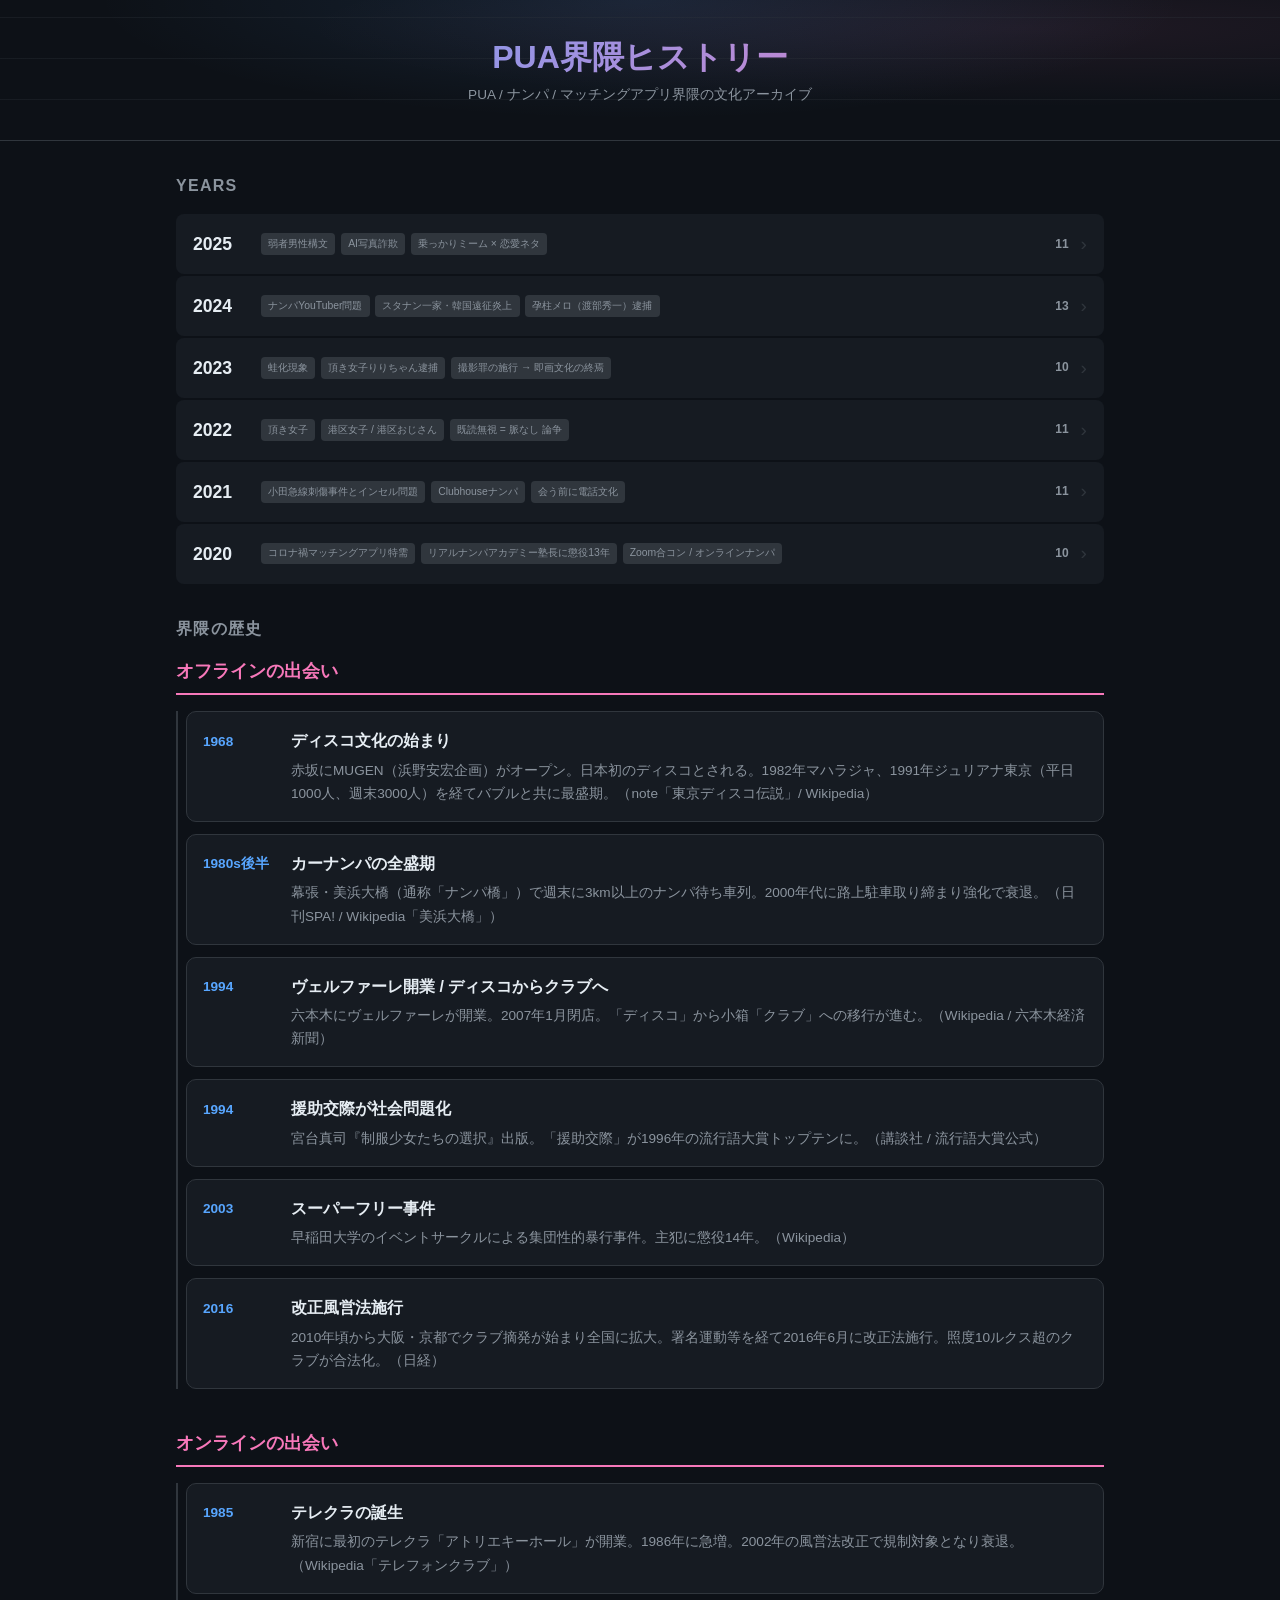
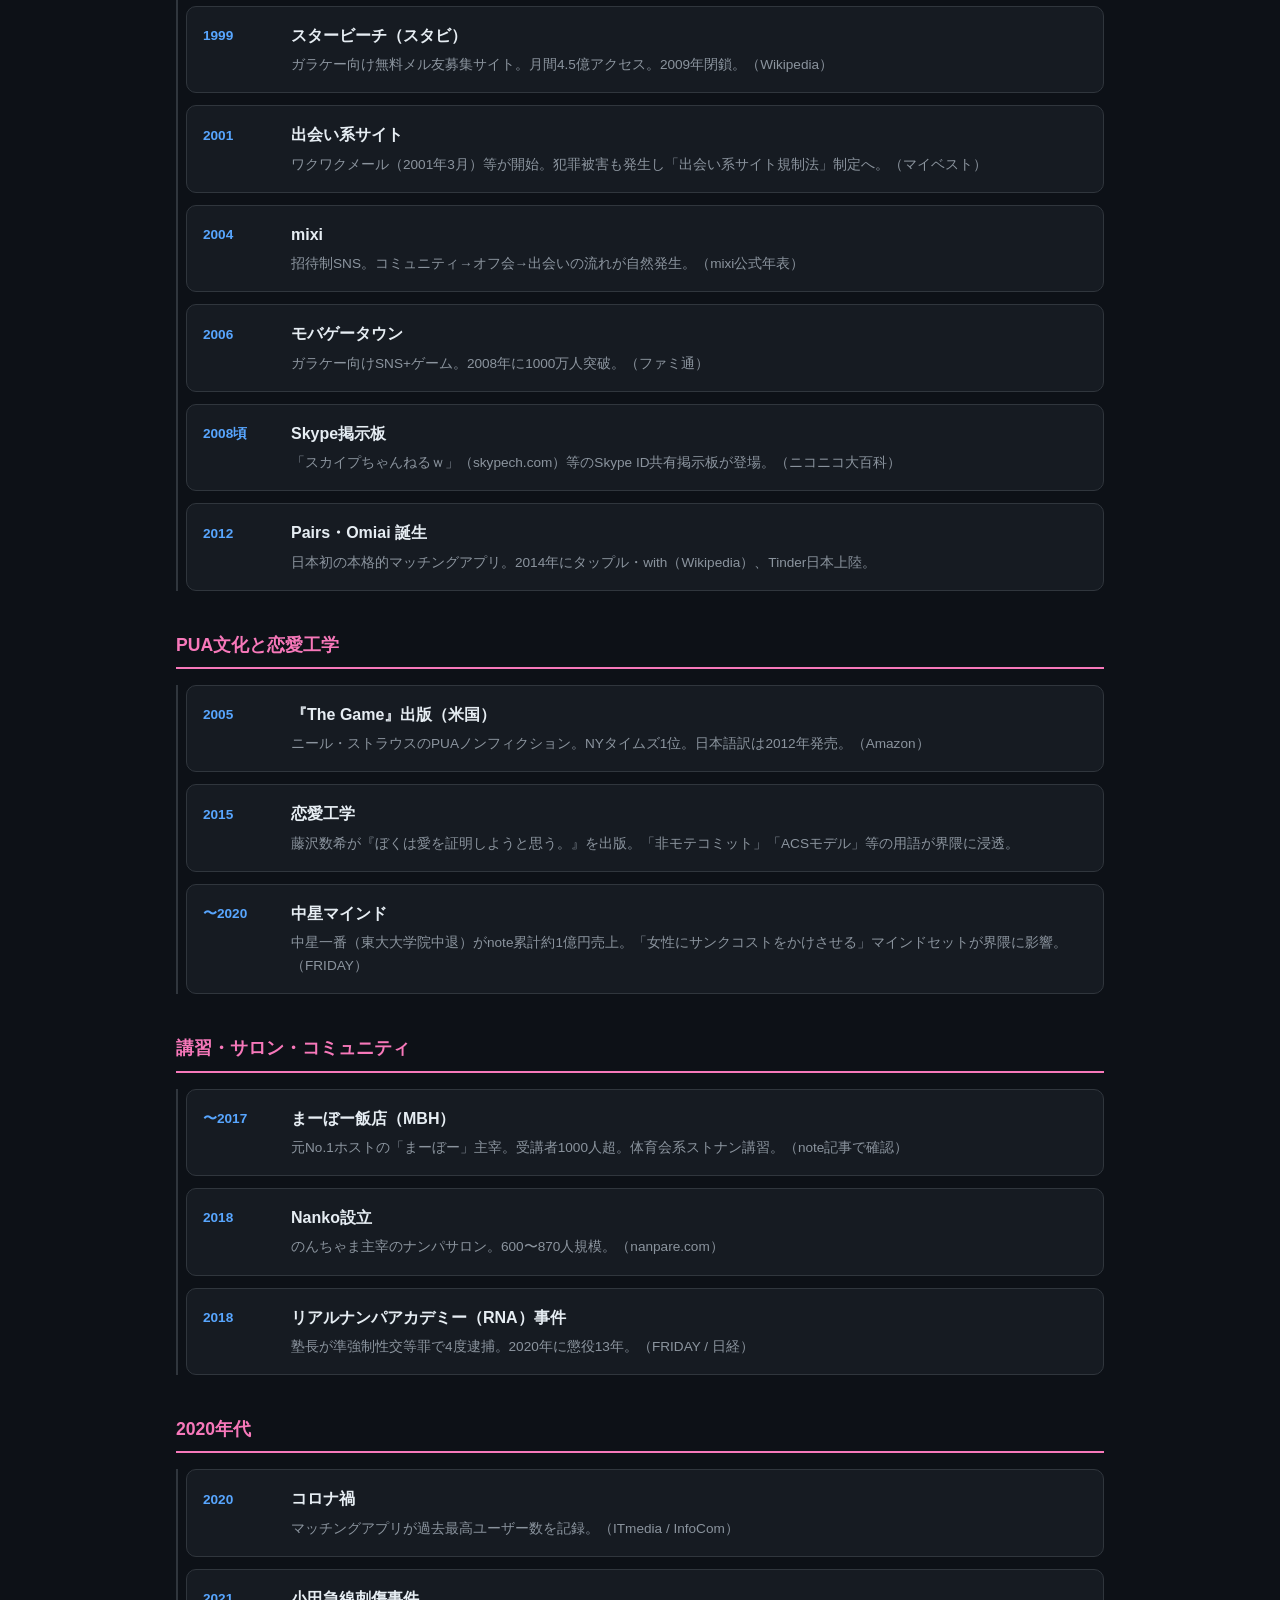
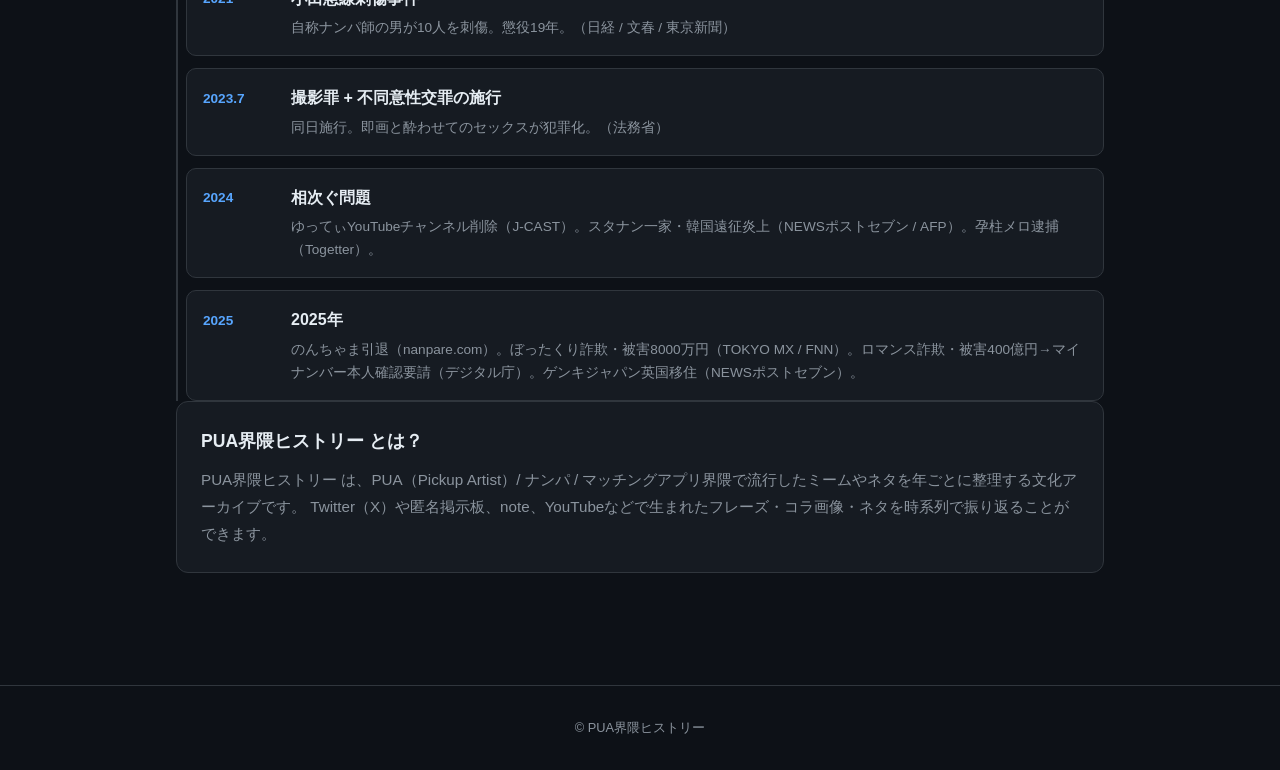
==== commit 0f7ba992: "歴史セクションを裏取り済みの項目で復元 復元した項目（全て出典確認済み）: - 1968 MUGEN（note「東京ディスコ伝説」） - 1985 テレクラ誕生（Wikipedia） - 1994 ヴ" ====
--- a/site/index.html
+++ b/site/index.html
@@ -36,10 +36,10 @@
           <h3 class="history-era-title">オフラインの出会い</h3>
           <div class="history-items">
             <div class="history-item">
-              <span class="history-year">1982</span>
-              <div class="history-content">
-                <strong>マハラジャ / ディスコブーム</strong>
-                <p>バブル景気と共にディスコブーム。1991年ジュリアナ東京オープン（平日1000人、週末3000人）、1994年閉店。（Wikipedia「マハラジャ」「ジュリアナ東京」）</p>
+              <span class="history-year">1968</span>
+              <div class="history-content">
+                <strong>ディスコ文化の始まり</strong>
+                <p>赤坂にMUGEN（浜野安宏企画）がオープン。日本初のディスコとされる。1982年マハラジャ、1991年ジュリアナ東京（平日1000人、週末3000人）を経てバブルと共に最盛期。（note「東京ディスコ伝説」/ Wikipedia）</p>
               </div>
             </div>
             <div class="history-item">
@@ -50,18 +50,46 @@
               </div>
             </div>
             <div class="history-item">
+              <span class="history-year">1994</span>
+              <div class="history-content">
+                <strong>ヴェルファーレ開業 / ディスコからクラブへ</strong>
+                <p>六本木にヴェルファーレが開業。2007年1月閉店。「ディスコ」から小箱「クラブ」への移行が進む。（Wikipedia / 六本木経済新聞）</p>
+              </div>
+            </div>
+            <div class="history-item">
+              <span class="history-year">1994</span>
+              <div class="history-content">
+                <strong>援助交際が社会問題化</strong>
+                <p>宮台真司『制服少女たちの選択』出版。「援助交際」が1996年の流行語大賞トップテンに。（講談社 / 流行語大賞公式）</p>
+              </div>
+            </div>
+            <div class="history-item">
               <span class="history-year">2003</span>
               <div class="history-content">
                 <strong>スーパーフリー事件</strong>
                 <p>早稲田大学のイベントサークルによる集団性的暴行事件。主犯に懲役14年。（Wikipedia）</p>
               </div>
             </div>
+            <div class="history-item">
+              <span class="history-year">2016</span>
+              <div class="history-content">
+                <strong>改正風営法施行</strong>
+                <p>2010年頃から大阪・京都でクラブ摘発が始まり全国に拡大。署名運動等を経て2016年6月に改正法施行。照度10ルクス超のクラブが合法化。（日経）</p>
+              </div>
+            </div>
           </div>
         </div>
 
         <div class="history-era">
           <h3 class="history-era-title">オンラインの出会い</h3>
           <div class="history-items">
+            <div class="history-item">
+              <span class="history-year">1985</span>
+              <div class="history-content">
+                <strong>テレクラの誕生</strong>
+                <p>新宿に最初のテレクラ「アトリエキーホール」が開業。1986年に急増。2002年の風営法改正で規制対象となり衰退。（Wikipedia「テレフォンクラブ」）</p>
+              </div>
+            </div>
             <div class="history-item">
               <span class="history-year">1999</span>
               <div class="history-content">
@@ -70,6 +98,13 @@
               </div>
             </div>
             <div class="history-item">
+              <span class="history-year">2001</span>
+              <div class="history-content">
+                <strong>出会い系サイト</strong>
+                <p>ワクワクメール（2001年3月）等が開始。犯罪被害も発生し「出会い系サイト規制法」制定へ。（マイベスト）</p>
+              </div>
+            </div>
+            <div class="history-item">
               <span class="history-year">2004</span>
               <div class="history-content">
                 <strong>mixi</strong>
@@ -84,10 +119,17 @@
               </div>
             </div>
             <div class="history-item">
+              <span class="history-year">2008頃</span>
+              <div class="history-content">
+                <strong>Skype掲示板</strong>
+                <p>「スカイプちゃんねるｗ」（skypech.com）等のSkype ID共有掲示板が登場。（ニコニコ大百科）</p>
+              </div>
+            </div>
+            <div class="history-item">
               <span class="history-year">2012</span>
               <div class="history-content">
                 <strong>Pairs・Omiai 誕生</strong>
-                <p>日本初の本格的マッチングアプリ。2014年にタップル・with、Tinder日本上陸。</p>
+                <p>日本初の本格的マッチングアプリ。2014年にタップル・with（Wikipedia）、Tinder日本上陸。</p>
               </div>
             </div>
           </div>
@@ -108,6 +150,13 @@
               <div class="history-content">
                 <strong>恋愛工学</strong>
                 <p>藤沢数希が『ぼくは愛を証明しようと思う。』を出版。「非モテコミット」「ACSモデル」等の用語が界隈に浸透。</p>
+              </div>
+            </div>
+            <div class="history-item">
+              <span class="history-year">〜2020</span>
+              <div class="history-content">
+                <strong>中星マインド</strong>
+                <p>中星一番（東大大学院中退）がnote累計約1億円売上。「女性にサンクコストをかけさせる」マインドセットが界隈に影響。（FRIDAY）</p>
               </div>
             </div>
           </div>
